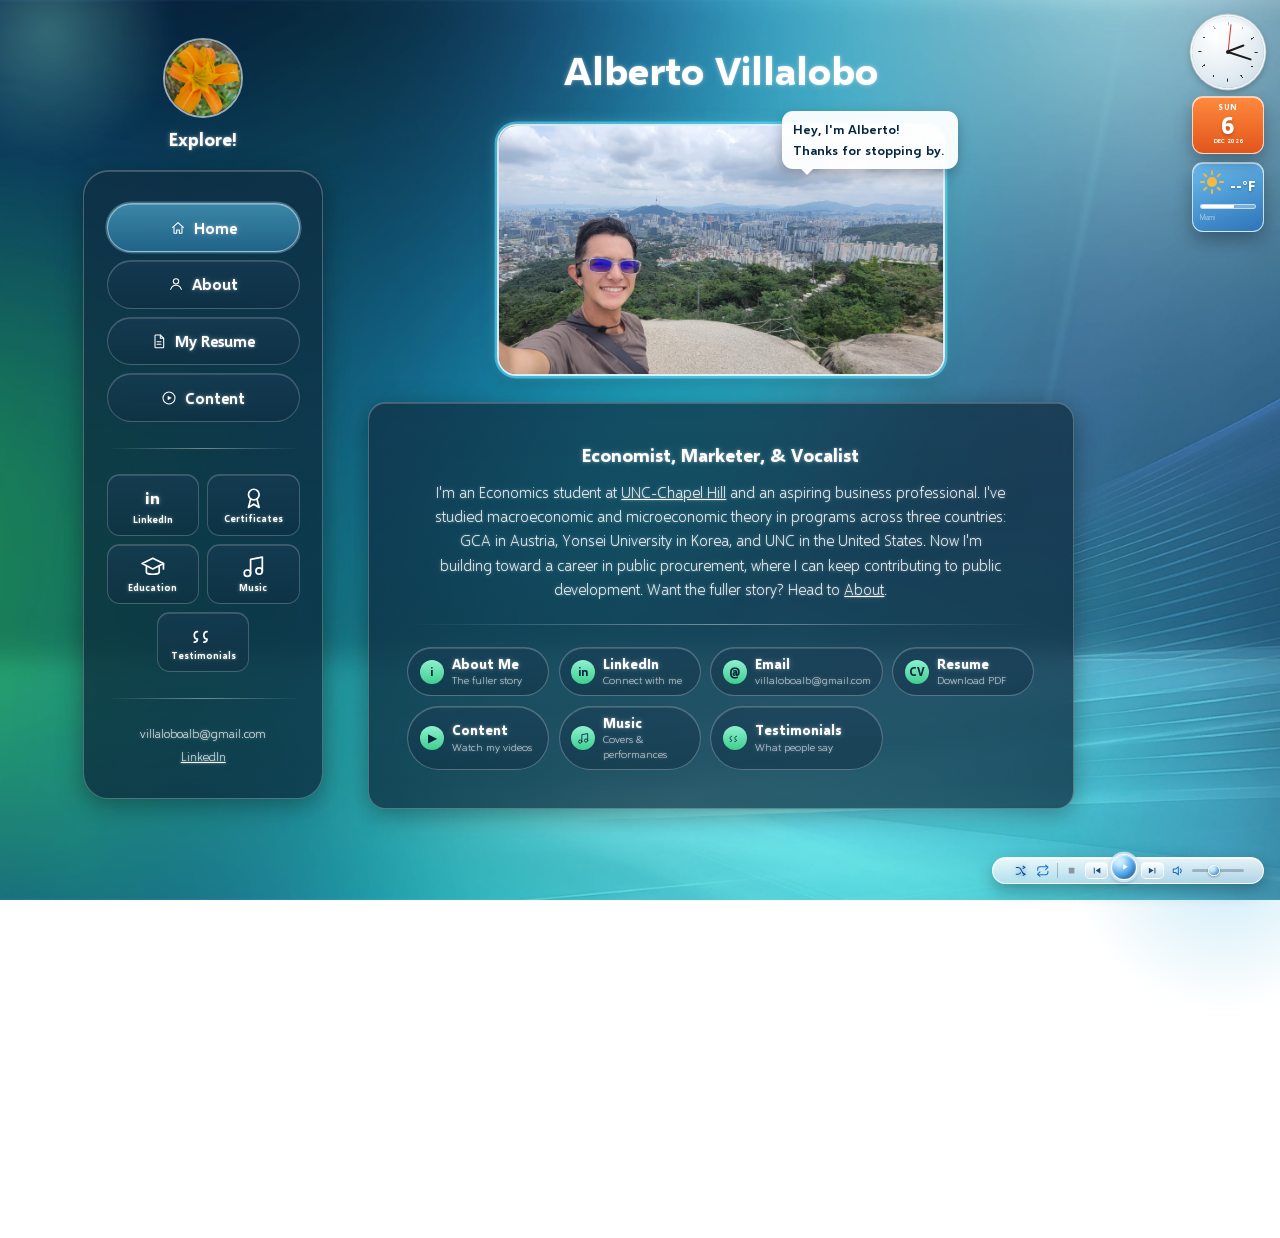
==== index.html @ b6aaa12c "Home tab title, rename resume PDF for its tab/filename, home Resume card opens PDF, update About int" ====
<!DOCTYPE html>
<html lang="en">
<head>
  <meta charset="UTF-8">
  <meta name="viewport" content="width=device-width, initial-scale=1.0">
  <title>Alberto Villalobo | Economist</title>
  <link rel="stylesheet" href="style.css">
</head>
<body>

  <div class="bg-orb top" aria-hidden="true"></div>
  <div class="bg-orb bottom" aria-hidden="true"></div>

  <div class="gadget-stack" aria-hidden="true">
    <div class="gadget-clock">
      <div class="ticks"></div>
      <div class="sheen"></div>
      <div class="hand clock-hour"></div>
      <div class="hand clock-min"></div>
      <div class="hand clock-sec"></div>
      <div class="clock-center"></div>
    </div>
    <div class="gadget-tile gadget-calendar">
      <span class="cal-day">--</span>
      <span class="cal-date">--</span>
      <span class="cal-month">--</span>
    </div>
    <div class="gadget-tile gadget-weather">
      <div class="weather-top">
        <span class="weather-icon"><svg viewBox="0 0 24 24" stroke="#f5b942" stroke-width="2" stroke-linecap="round" fill="none"><circle cx="12" cy="12" r="5" fill="#f5b942" stroke="none"/><line x1="12" y1="1" x2="12" y2="4"/><line x1="12" y1="20" x2="12" y2="23"/><line x1="1" y1="12" x2="4" y2="12"/><line x1="20" y1="12" x2="23" y2="12"/><line x1="4.2" y1="4.2" x2="6.3" y2="6.3"/><line x1="17.7" y1="17.7" x2="19.8" y2="19.8"/><line x1="4.2" y1="19.8" x2="6.3" y2="17.7"/><line x1="17.7" y1="6.3" x2="19.8" y2="4.2"/></svg></span>
        <span class="weather-temp">--&deg;</span>
      </div>
      <div class="weather-bar"><div class="weather-bar-fill"></div></div>
      <span class="weather-loc">Miami</span>
    </div>
  </div>

  <div class="media-player" aria-label="Music player">
    <div id="ytPlayerHost" style="position:fixed;left:-9999px;top:-9999px;width:1px;height:1px;overflow:hidden;opacity:0;pointer-events:none;"></div>
    <div class="mp-now-playing" id="mpNowPlaying"></div>
    <div class="mp-bar">
      <button class="mp-flat-icon" id="mpShuffleBtn" title="Shuffle">
        <svg viewBox="0 0 24 24" fill="none" stroke="currentColor" stroke-width="1.8" stroke-linecap="round" stroke-linejoin="round"><path d="M4 6h3.5c2 0 3 1 4 2.5L15.5 16c1 1.5 2 2.5 4 2.5"/><path d="M4 18h3.5c2 0 3-1 4-2.5"/><path d="M16 4l3.5 2-3.5 2"/><path d="M16 20l3.5-2-3.5-2"/></svg>
      </button>
      <button class="mp-flat-icon" id="mpRepeatBtn" title="Repeat">
        <svg viewBox="0 0 24 24" fill="none" stroke="currentColor" stroke-width="1.8" stroke-linecap="round" stroke-linejoin="round"><path d="M17 2l4 4-4 4"/><path d="M3 11V9a4 4 0 0 1 4-4h14"/><path d="M7 22l-4-4 4-4"/><path d="M21 13v2a4 4 0 0 1-4 4H3"/></svg>
      </button>
      <span class="mp-divider"></span>
      <button class="mp-stop-icon" id="mpStopBtn" title="Stop">
        <svg viewBox="0 0 24 24" fill="currentColor"><rect x="6" y="6" width="12" height="12" rx="1"/></svg>
      </button>
      <div class="mp-transport">
        <button class="mp-rect-btn" id="mpPrevBtn" title="Previous">
          <svg viewBox="0 0 24 24" fill="currentColor"><path d="M6 6h2v12H6zM20 6L10 12l10 6z"/></svg>
        </button>
        <button class="mp-play" id="mpPlayBtn" title="Play">
          <svg viewBox="0 0 24 24" fill="currentColor"><path d="M8 5v14l11-7z"/></svg>
        </button>
        <button class="mp-rect-btn" id="mpNextBtn" title="Next">
          <svg viewBox="0 0 24 24" fill="currentColor"><path d="M16 6h2v12h-2zM4 6l10 6-10 6z"/></svg>
        </button>
      </div>
      <button class="mp-flat-icon" id="mpMuteBtn" title="Mute">
        <svg viewBox="0 0 24 24" fill="none" stroke="currentColor" stroke-width="1.8" stroke-linecap="round" stroke-linejoin="round"><path d="M4 9v6h4l5 4V5L8 9H4z"/><path d="M16.5 8.5a5 5 0 0 1 0 7"/></svg>
      </button>
      <input type="range" class="mp-volume" id="mpVolume" min="0" max="100" value="40">
    </div>
  </div>

  <div class="page-shell">
  <div class="sidebar-col">
  <div class="sidebar-brand">
    <img class="sidebar-avatar" src="assets/photo-flower.jpg" alt="Alberto Villalobo">
    <span>Explore!</span>
  </div>

  <aside class="sidebar glass">
    <ul class="sidebar-nav">
      <li><a href="index.html" class="active"><svg viewBox="0 0 24 24" fill="none" stroke="currentColor" stroke-width="1.6" stroke-linecap="round" stroke-linejoin="round"><path d="M4 11 12 4l8 7"/><path d="M6 10v9a1 1 0 0 0 1 1h3v-5h4v5h3a1 1 0 0 0 1-1v-9"/></svg>Home</a></li>
      <li><a href="about.html"><svg viewBox="0 0 24 24" fill="none" stroke="currentColor" stroke-width="1.6" stroke-linecap="round" stroke-linejoin="round"><circle cx="12" cy="8" r="4"/><path d="M4 20c1.5-4 5-6 8-6s6.5 2 8 6"/></svg>About</a></li>
      <li><a href="Alberto_Villalobo_Resume.pdf"><svg viewBox="0 0 24 24" fill="none" stroke="currentColor" stroke-width="1.6" stroke-linecap="round" stroke-linejoin="round"><path d="M7 3h7l5 5v13a1 1 0 0 1-1 1H7a1 1 0 0 1-1-1V4a1 1 0 0 1 1-1Z"/><path d="M14 3v5h5"/><path d="M9 13h6M9 17h6"/></svg>My Resume</a></li>
      <li><a href="content.html"><svg viewBox="0 0 24 24" fill="none" stroke="currentColor" stroke-width="1.6" stroke-linecap="round" stroke-linejoin="round"><circle cx="12" cy="12" r="9"/><path d="M10 8.5v7l6-3.5-6-3.5Z" fill="currentColor" stroke="none"/></svg>Content</a></li>
    </ul>

    <div class="divider"></div>

    <div class="utility-grid">
      <a class="utility-tile" href="https://www.linkedin.com/in/villaloboalberto" target="_blank" title="LinkedIn">
        <span class="li-mark">in</span>
        <span class="tile-label">LinkedIn</span>
      </a>
      <a class="utility-tile" href="certificates.html" title="Certificates">
        <svg viewBox="0 0 24 24" fill="none" stroke="currentColor" stroke-width="1.6" stroke-linecap="round" stroke-linejoin="round"><circle cx="12" cy="9" r="5"/><path d="M9 13.5 7 21l5-3 5 3-2-7.5"/></svg>
        <span class="tile-label">Certificates</span>
      </a>
      <a class="utility-tile" href="education.html" title="Education">
        <svg viewBox="0 0 24 24" fill="none" stroke="currentColor" stroke-width="1.6" stroke-linecap="round" stroke-linejoin="round"><path d="M12 4 2 9l10 5 10-5-10-5Z"/><path d="M6 11.5V17c0 1 2.5 2 6 2s6-1 6-2v-5.5"/><path d="M22 9v5"/></svg>
        <span class="tile-label">Education</span>
      </a>
      <a class="utility-tile gallery-link" href="gallery.html" title="Gallery">
        <svg viewBox="0 0 24 24" fill="none" stroke="currentColor" stroke-width="1.6" stroke-linecap="round" stroke-linejoin="round"><rect x="3" y="4" width="18" height="16" rx="2"/><circle cx="8.5" cy="9.5" r="1.5"/><path d="M21 16l-5-5-4 4-3-3-6 6"/></svg>
        <span class="tile-label">Gallery</span>
      </a>
      <a class="utility-tile" href="music.html" title="Music">
        <svg viewBox="0 0 24 24" fill="none" stroke="currentColor" stroke-width="1.6" stroke-linecap="round" stroke-linejoin="round"><path d="M9 18V5l11-2v13"/><circle cx="6" cy="18" r="3"/><circle cx="17" cy="16" r="3"/></svg>
        <span class="tile-label">Music</span>
      </a>
      <a class="utility-tile" href="testimonials.html" title="Testimonials">
        <svg viewBox="0 0 24 24" fill="none" stroke="currentColor" stroke-width="1.6" stroke-linecap="round" stroke-linejoin="round"><path d="M7 8c-2 0-3 1.5-3 3.5S5 15 7 15c0 2-1 3-3 3"/><path d="M16 8c-2 0-3 1.5-3 3.5s1 3.5 3 3.5c0 2-1 3-3 3"/></svg>
        <span class="tile-label">Testimonials</span>
      </a>
    </div>

    <div class="divider"></div>

    <div class="sidebar-footer">
      <p>villaloboalb@gmail.com</p>
      <p><a href="https://www.linkedin.com/in/villaloboalberto" target="_blank">LinkedIn</a></p>
    </div>
  </aside>
  </div>

  <main class="main-content">
  <div class="wrapper">

    <header class="main-title">
      <h1>Alberto Villalobo</h1>
    </header>

    <div class="mascot-row">
      <figure class="mascot-image-container">
        <div class="speech-bubble-container">
          <div class="speech-bubble">Hey, I'm Alberto! Thanks for stopping by.</div>
        </div>
        <div class="photo-carousel">
          <img class="carousel-slide active" src="assets/photo-seoul-view.jpg" alt="Alberto overlooking Seoul">
          <img class="carousel-slide" src="assets/photo-palace.jpg" alt="Alberto at a palace in Seoul">
          <img class="carousel-slide" src="assets/photo-nightview.jpg" alt="Alberto overlooking Seoul at night">
          <img class="carousel-slide" src="assets/photo-amusementpark.jpg" alt="Alberto overlooking an amusement park">
          <img class="carousel-slide" src="assets/photo-yonsei.jpg" alt="Alberto at Yonsei University">
        </div>
      </figure>
    </div>

    <section class="panel glass main-box">
      <div class="main-text">
        <p><span class="welcome-span">Economist, Marketer, &amp; Vocalist</span></p>
        <p>
          I'm an Economics student at <a href="https://www.unc.edu" target="_blank">UNC-Chapel Hill</a> and an aspiring business professional. I've studied macroeconomic and microeconomic theory in programs across three countries: GCA in Austria, Yonsei University in Korea, and UNC in the United States. Now I'm building toward a career in public procurement, where I can keep contributing to public development. Want the fuller story? Head to <a href="about.html">About</a>.
        </p>
      </div>

      <div class="divider"></div>

      <nav class="link-grid">
        <a class="link-card" href="about.html">
          <span class="link-icon">i</span>
          <span class="link-text"><strong>About Me</strong><small>The fuller story</small></span>
        </a>
        <a class="link-card" href="https://www.linkedin.com/in/villaloboalberto" target="_blank">
          <span class="link-icon">in</span>
          <span class="link-text"><strong>LinkedIn</strong><small>Connect with me</small></span>
        </a>
        <a class="link-card" href="mailto:villaloboalb@gmail.com">
          <span class="link-icon">@</span>
          <span class="link-text"><strong>Email</strong><small>villaloboalb@gmail.com</small></span>
        </a>
        <a class="link-card" href="Alberto_Villalobo_Resume.pdf">
          <span class="link-icon">CV</span>
          <span class="link-text"><strong>Resume</strong><small>Download PDF</small></span>
        </a>
        <a class="link-card" href="content.html">
          <span class="link-icon">&#9654;</span>
          <span class="link-text"><strong>Content</strong><small>Watch my videos</small></span>
        </a>
        <a class="link-card gallery-link" href="gallery.html">
          <span class="link-icon">
            <svg viewBox="0 0 24 24" fill="none" stroke="currentColor" stroke-width="1.6" stroke-linecap="round" stroke-linejoin="round"><rect x="3" y="7" width="14" height="14" rx="2"/><path d="M7 7V5a2 2 0 0 1 2-2h10a2 2 0 0 1 2 2v10a2 2 0 0 1-2 2h-2"/><circle cx="8" cy="12" r="1.5"/><path d="M4 18l3-3 2.5 2.5L13 14l4 4"/></svg>
          </span>
          <span class="link-text"><strong>Gallery</strong><small>Photos from Miami, UNC & Korea</small></span>
        </a>
        <a class="link-card" href="music.html">
          <span class="link-icon">
            <svg viewBox="0 0 24 24" fill="none" stroke="currentColor" stroke-width="1.6" stroke-linecap="round" stroke-linejoin="round"><path d="M9 18V5l11-2v13"/><circle cx="6" cy="18" r="3"/><circle cx="17" cy="16" r="3"/></svg>
          </span>
          <span class="link-text"><strong>Music</strong><small>Covers & performances</small></span>
        </a>
        <a class="link-card" href="testimonials.html">
          <span class="link-icon">
            <svg viewBox="0 0 24 24" fill="none" stroke="currentColor" stroke-width="1.6" stroke-linecap="round" stroke-linejoin="round"><path d="M7 8c-2 0-3 1.5-3 3.5S5 15 7 15c0 2-1 3-3 3"/><path d="M16 8c-2 0-3 1.5-3 3.5s1 3.5 3 3.5c0 2-1 3-3 3"/></svg>
          </span>
          <span class="link-text"><strong>Testimonials</strong><small>What people say</small></span>
        </a>
      </nav>
    </section>

  </div>
  </main>
  </div>

  <script>
    document.querySelectorAll('.photo-carousel, .journey-carousel').forEach((carousel, i) => {
      const slides = carousel.querySelectorAll('.carousel-slide');
      if (!slides.length) return;
      let current = 0;
      setInterval(() => {
        slides[current].classList.remove('active');
        current = (current + 1) % slides.length;
        slides[current].classList.add('active');
      }, 4000 + i * 300);
    });
  </script>

  <script>
    function updateGadgets() {
      const now = new Date();
      const est = new Date(now.toLocaleString('en-US', { timeZone: 'America/New_York' }));
      const h = est.getHours() % 12;
      const m = est.getMinutes();
      const s = est.getSeconds();
      const hourDeg = (h + m / 60) * 30;
      const minDeg = (m + s / 60) * 6;
      const secDeg = s * 6;
      document.querySelectorAll('.clock-hour').forEach(el => el.style.transform = `translateX(-50%) rotate(${hourDeg}deg)`);
      document.querySelectorAll('.clock-min').forEach(el => el.style.transform = `translateX(-50%) rotate(${minDeg}deg)`);
      document.querySelectorAll('.clock-sec').forEach(el => el.style.transform = `translateX(-50%) rotate(${secDeg}deg)`);
      const dayName = est.toLocaleString('en-US', { weekday: 'short' }).toUpperCase();
      const monthYear = est.toLocaleString('en-US', { month: 'short', year: 'numeric' });
      document.querySelectorAll('.cal-day').forEach(el => el.textContent = dayName);
      document.querySelectorAll('.cal-date').forEach(el => el.textContent = est.getDate());
      document.querySelectorAll('.cal-month').forEach(el => el.textContent = monthYear);
    }
    updateGadgets();
    setInterval(updateGadgets, 1000);

    async function updateWeather() {
      try {
        const res = await fetch('https://api.open-meteo.com/v1/forecast?latitude=25.7617&longitude=-80.1918&current=temperature_2m&temperature_unit=fahrenheit&timezone=America%2FNew_York');
        const data = await res.json();
        const temp = Math.round(data.current.temperature_2m);
        document.querySelectorAll('.weather-temp').forEach(el => el.textContent = temp + '°F');
      } catch (e) {
        document.querySelectorAll('.weather-temp').forEach(el => el.textContent = '--°F');
      }
    }
    updateWeather();
    setInterval(updateWeather, 900000);
  </script>

  <script src="assets/js/media-player.js"></script>
  <script src="assets/js/mobile-nav.js"></script>

</body>
</html>
---- style.css ----
/* ===== Fonts ===== */
@font-face {
  font-family: 'Selawik';
  src: url('assets/fonts/selawik-light.woff2') format('woff2'),
       url('assets/fonts/selawik-light.woff') format('woff');
  font-weight: 300;
  font-style: normal;
  font-display: swap;
}

@font-face {
  font-family: 'Selawik';
  src: url('assets/fonts/selawik-regular.woff2') format('woff2'),
       url('assets/fonts/selawik-regular.woff') format('woff');
  font-weight: 400;
  font-style: normal;
  font-display: swap;
}

@font-face {
  font-family: 'Selawik';
  src: url('assets/fonts/selawik-semibold.woff2') format('woff2'),
       url('assets/fonts/selawik-semibold.woff') format('woff');
  font-weight: 600;
  font-style: normal;
  font-display: swap;
}

@font-face {
  font-family: 'Selawik';
  src: url('assets/fonts/selawik-bold.woff2') format('woff2'),
       url('assets/fonts/selawik-bold.woff') format('woff');
  font-weight: 700;
  font-style: normal;
  font-display: swap;
}

/* ===== Base ===== */
* { box-sizing: border-box; margin: 0; padding: 0; }

html {
  font-size: 19px;
  /* Render the whole site at 80% scale (same effect as browser zoom-out) */
  zoom: 0.8;
}

html, body {
  min-height: 100%;
}

body {
  font-family: 'Selawik', 'Corbel', 'Segoe UI', 'Poppins', Arial, sans-serif;
  font-weight: 300;
  line-height: 1.6;
  color: #ffffff;
  text-shadow: 0 0 3px rgba(255,255,255,0.45), 0 0 8px rgba(255,255,255,0.25);
  background-image: url('assets/bg.jpg');
  background-size: cover;
  background-position: center;
  background-attachment: fixed;
  background-repeat: no-repeat;
}

.wrapper {
  max-width: 1080px;
  margin: 0 auto;
  padding: 0 24px 150px;
}

a { color: inherit; }

/* ===== Glass panel base ===== */
.glass {
  background: linear-gradient(180deg, rgba(15,45,65,0.72) 0%, rgba(8,30,50,0.68) 100%);
  backdrop-filter: blur(14px);
  -webkit-backdrop-filter: blur(14px);
  border: 1px solid rgba(255,255,255,0.25);
  border-radius: 22px;
  box-shadow:
    0 8px 32px rgba(0,0,0,0.35),
    inset 0 1px 0 rgba(255,255,255,0.25);
}

/* ===== Page shell (floating sidebar + panel group) ===== */
.bg-orb {
  position: fixed;
  border-radius: 50%;
  filter: blur(10px);
  pointer-events: none;
  z-index: 0;
}

.bg-orb.top {
  top: -120px;
  left: -100px;
  width: 320px;
  height: 320px;
  background: radial-gradient(circle, rgba(140,240,210,0.35), transparent 70%);
}

.bg-orb.bottom {
  bottom: -140px;
  right: -120px;
  width: 380px;
  height: 380px;
  background: radial-gradient(circle, rgba(90,190,230,0.3), transparent 70%);
}

.page-shell {
  position: relative;
  z-index: 1;
  display: flex;
  align-items: flex-start;
  gap: 32px;
  max-width: 1440px;
  margin: 48px auto;
  padding: 0 24px;
}

.sidebar-col {
  flex: 0 0 300px;
  width: 300px;
  position: sticky;
  top: 48px;
  display: flex;
  flex-direction: column;
  gap: 20px;
}

.sidebar {
  display: flex;
  flex-direction: column;
  gap: 32px;
  padding: 40px 28px;
  border-radius: 32px;
}

.sidebar-brand {
  display: flex;
  flex-direction: column;
  align-items: center;
  gap: 10px;
  text-align: center;
}

.sidebar-avatar {
  width: 100px;
  height: 100px;
  border-radius: 50%;
  object-fit: cover;
  border: 3px solid rgba(255,255,255,0.6);
}

.sidebar-brand span {
  font-weight: 700;
  font-size: 1.15rem;
}

.sidebar-nav {
  list-style: none;
  display: flex;
  flex-direction: column;
  gap: 10px;
}

.sidebar-nav a {
  display: flex;
  align-items: center;
  justify-content: center;
  gap: 10px;
  width: 100%;
  text-decoration: none;
  color: #ffffff;
  font-weight: 600;
  font-size: 1rem;
  padding: 14px 22px;
  border-radius: 999px;
  background: linear-gradient(180deg, rgba(25,60,85,0.6) 0%, rgba(15,45,65,0.5) 100%);
  border: 1px solid rgba(255,255,255,0.2);
  box-shadow: inset 0 1px 0 rgba(255,255,255,0.2);
}

.sidebar-nav a svg {
  width: 20px;
  height: 20px;
  flex: 0 0 auto;
}

.sidebar-nav a:hover {
  background: linear-gradient(180deg, rgba(35,75,100,0.7) 0%, rgba(20,55,80,0.6) 100%);
}

.sidebar-nav a.active {
  background: linear-gradient(180deg, rgba(90,190,230,0.6) 0%, rgba(50,140,190,0.55) 100%);
  border-color: rgba(255,255,255,0.5);
  box-shadow: inset 0 1px 0 rgba(255,255,255,0.35), 0 0 0 2px rgba(140,220,255,0.35);
}

.sidebar .divider {
  margin: 0;
}

/* Flex-wrap (not grid) so an odd tile left over on the last row is centered */
.utility-grid {
  --tile-cols: 2;
  --tile-gap: 10px;
  display: flex;
  flex-wrap: wrap;
  justify-content: center;
  gap: var(--tile-gap);
}

.utility-tile {
  flex: 0 0 calc((100% - (var(--tile-cols) - 1) * var(--tile-gap)) / var(--tile-cols));
  display: flex;
  flex-direction: column;
  align-items: center;
  justify-content: center;
  gap: 4px;
  padding: 12px 6px;
  border-radius: 16px;
  background: linear-gradient(180deg, rgba(25,60,85,0.6) 0%, rgba(15,45,65,0.5) 100%);
  border: 1px solid rgba(255,255,255,0.2);
  box-shadow: inset 0 1px 0 rgba(255,255,255,0.2);
  color: #ffffff;
  text-decoration: none;
}

.utility-tile .tile-label {
  font-size: 0.62rem;
  font-weight: 600;
  text-align: center;
  line-height: 1.1;
}

.utility-tile:hover {
  background: linear-gradient(180deg, rgba(35,75,100,0.7) 0%, rgba(20,55,80,0.6) 100%);
}

.utility-tile.active {
  background: linear-gradient(180deg, rgba(90,190,230,0.6) 0%, rgba(50,140,190,0.55) 100%);
  border-color: rgba(255,255,255,0.5);
  box-shadow: inset 0 1px 0 rgba(255,255,255,0.35), 0 0 0 2px rgba(140,220,255,0.35);
}

.utility-tile svg {
  width: 32px;
  height: 32px;
}

.utility-tile .li-mark {
  font-weight: 700;
  font-size: 1.1rem;
}

.sidebar-footer {
  margin-top: auto;
  text-align: center;
  font-size: 0.8rem;
  display: flex;
  flex-direction: column;
  gap: 4px;
}

.main-content {
  flex: 1;
  min-width: 0;
}

@media (min-width: 901px) {
  .main-content {
    padding-right: 130px;
  }
}

/* ===== Narrow screens: sidebar collapses into a compact nav above the content ===== */
@media (max-width: 900px) {
  .page-shell {
    flex-direction: column;
    /* stretch so the content column matches the screen width instead of its widest child */
    align-items: stretch;
    margin: 20px auto;
    padding: 0 16px;
    gap: 16px;
  }

  .sidebar-col {
    width: 100%;
    max-width: 560px;
    flex: 0 0 auto;
    position: static;
    align-self: center;
    gap: 12px;
  }

  .sidebar-brand {
    flex-direction: row;
    justify-content: center;
    gap: 14px;
  }

  .sidebar-avatar {
    width: 56px;
    height: 56px;
  }

  .sidebar {
    padding: 16px;
    gap: 12px;
    border-radius: 24px;
  }

  .sidebar .divider,
  .sidebar-footer {
    display: none;
  }

  /* Main pages: 2x2 pills */
  .sidebar-nav {
    display: grid;
    grid-template-columns: repeat(2, 1fr);
    gap: 8px;
  }

  .sidebar-nav a {
    padding: 10px 12px;
    font-size: 0.9rem;
    gap: 8px;
  }

  .sidebar-nav a svg {
    width: 18px;
    height: 18px;
  }

  /* Secondary pages: small 3-column tiles */
  .utility-grid {
    --tile-cols: 3;
    --tile-gap: 8px;
  }

  .utility-tile {
    padding: 8px 4px;
    border-radius: 12px;
  }

  .utility-tile svg {
    width: 22px;
    height: 22px;
  }

  .utility-tile .li-mark {
    font-size: 0.9rem;
    line-height: 22px;
  }

  .utility-tile .tile-label {
    font-size: 0.58rem;
  }

  .wrapper {
    padding-bottom: 24px;
  }
}

/* ===== Gallery (temporarily disabled) =====
   Hides every link to gallery.html site-wide. gallery.html and assets/gallery/
   are untouched. To relaunch the gallery, delete this rule. */
.gallery-link {
  display: none !important;
}

/* ===== Hero ===== */
.hero {
  padding: 56px 40px 40px;
  margin: 24px 0;
  text-align: center;
  display: flex;
  flex-direction: column;
  align-items: center;
  gap: 28px;
}

.hero h1 {
  font-size: 3rem;
  margin-bottom: 12px;
  color: #ffffff;
}

.hero p {
  font-size: 1.25rem;
  color: #ffffff;
  max-width: 680px;
  margin: 0 auto;
}

/* ===== CTA buttons (solid, hard shadow) ===== */
.cta-btn {
  display: inline-block;
  margin-top: 18px;
  padding: 12px 26px;
  border-radius: 999px;
  text-decoration: none;
  font-weight: 700;
  color: #06263f;
  text-shadow: none;
  background: linear-gradient(180deg, #8ff0d0 0%, #3ecf8e 100%);
  border: 1px solid rgba(6,38,63,0.15);
  box-shadow: 3px 3px 0 rgba(6,38,63,0.35);
}

.cta-btn:hover {
  background: linear-gradient(180deg, #9ff7db 0%, #4bdf9d 100%);
}

/* ===== Bubble (glass panel behind hero text) ===== */
.bubble {
  padding: 36px 48px;
  border-radius: 44px;
}

/* ===== Stacked layout (photo on top, single-column text below) ===== */
.stack {
  display: flex;
  flex-direction: column;
  align-items: center;
  text-align: center;
  gap: 20px;
}

.hero .hero-text {
  max-width: 480px;
  margin: 0 auto;
}

.panel .stack {
  margin-top: 4px;
}

.panel .stack .hero-text {
  max-width: 560px;
}

.photo-placeholder {
  flex: 0 0 auto;
  display: flex;
  align-items: center;
  justify-content: center;
  background: linear-gradient(180deg, rgba(25,60,85,0.5) 0%, rgba(10,35,55,0.45) 100%);
  border: 2px dashed rgba(255,255,255,0.35);
  font-size: 0.85rem;
  font-weight: 600;
}

.photo-placeholder.circle {
  width: 220px;
  height: 220px;
  border-radius: 50%;
}

.photo-placeholder.square {
  width: 240px;
  height: 240px;
  border-radius: 24px;
}

img.photo-placeholder {
  object-fit: cover;
  border: 3px solid rgba(255,255,255,0.85);
  box-shadow:
    0 0 0 3px rgba(90,220,255,0.6),
    0 0 16px rgba(90,220,255,0.55),
    0 6px 20px rgba(0,0,0,0.35);
}

/* ===== About page (portrait carousel + text columns) ===== */
.about-columns {
  display: flex;
  flex-wrap: wrap;
  align-items: flex-start;
  gap: 40px;
}

.about-text {
  flex: 1;
  min-width: 0;
  text-align: left;
}

.about-text .greeting {
  font-size: 1.4rem;
  font-weight: 700;
  margin-bottom: 12px;
}

.about-text p {
  margin-bottom: 4px;
  line-height: 1.45;
}

.photo-carousel.portrait {
  width: 300px;
  aspect-ratio: 3 / 4;
  flex: 0 0 auto;
}

@media (max-width: 700px) {
  .about-columns {
    flex-direction: column;
    align-items: center;
  }

  .about-text {
    text-align: center;
  }
}

/* ===== Gadget stack (clock / calendar / weather, top-right) ===== */
.gadget-stack {
  position: fixed;
  top: 20px;
  right: 20px;
  z-index: 5;
  display: flex;
  flex-direction: column;
  align-items: center;
  gap: 10px;
}

.gadget-tile {
  width: 90px;
  border-radius: 14px;
  padding: 9px;
  background: rgba(215,230,242,0.7);
  border: 1px solid rgba(255,255,255,0.7);
  box-shadow:
    0 10px 22px rgba(0,0,0,0.3),
    inset 0 1px 0 rgba(255,255,255,0.85);
}

.gadget-clock {
  position: relative;
  width: 90px;
  height: 90px;
  border-radius: 50%;
  background: radial-gradient(circle at 35% 30%, #ffffff, #e4edf3 55%, #c7d6e0 100%);
  box-shadow:
    0 0 0 2px #f4f7fa,
    0 0 0 3px #b9c4cc,
    0 4px 10px rgba(0,0,0,0.35);
}

.gadget-clock .ticks {
  position: absolute;
  inset: 6px;
  border-radius: 50%;
  background: repeating-conic-gradient(from 0deg, #2a2a2a 0deg 2deg, transparent 2deg 30deg);
  -webkit-mask-image: radial-gradient(circle, transparent 60%, black 61%, black 67%, transparent 68%);
  mask-image: radial-gradient(circle, transparent 60%, black 61%, black 67%, transparent 68%);
}

.gadget-clock .sheen {
  position: absolute;
  top: 8%;
  left: 15%;
  width: 70%;
  height: 32%;
  background: linear-gradient(180deg, rgba(255,255,255,0.85), rgba(255,255,255,0));
  border-radius: 50%;
  filter: blur(2px);
  pointer-events: none;
}

.gadget-clock .hand {
  position: absolute;
  left: 50%;
  bottom: 50%;
  transform-origin: bottom center;
  background: #1a1a1a;
  border-radius: 2px;
}

.gadget-clock .clock-hour {
  width: 3px;
  height: 22px;
}

.gadget-clock .clock-min {
  width: 2px;
  height: 31px;
}

.gadget-clock .clock-sec {
  width: 1px;
  height: 35px;
  background: #d5322c;
}

.gadget-clock .clock-center {
  position: absolute;
  left: 50%;
  top: 50%;
  width: 5px;
  height: 5px;
  border-radius: 50%;
  background: #1a1a1a;
  transform: translate(-50%, -50%);
}

.gadget-calendar {
  padding-top: 9px;
  text-align: center;
  background: linear-gradient(180deg, #ff8a3d 0%, #e2551c 100%);
  position: relative;
}

.gadget-calendar .cal-day {
  display: block;
  color: #fff;
  font-size: 0.5rem;
  font-weight: 700;
  letter-spacing: 0.06em;
  line-height: 1;
  text-shadow: none;
}

.gadget-calendar .cal-date {
  display: block;
  color: #fff;
  font-size: 1.6rem;
  font-weight: 700;
  line-height: 1;
  padding: 1px 0;
  text-shadow: 0 2px 4px rgba(0,0,0,0.2);
}

.gadget-calendar .cal-month {
  display: block;
  color: #fff;
  font-size: 0.42rem;
  font-weight: 700;
  padding-bottom: 2px;
  text-transform: uppercase;
  opacity: 0.9;
  line-height: 1;
  text-shadow: none;
}

.gadget-weather {
  background: linear-gradient(160deg, #6cbdf0 0%, #2d74b8 100%);
}

.weather-top {
  display: flex;
  align-items: center;
  justify-content: space-between;
  gap: 6px;
}

.gadget-weather svg {
  width: 30px;
  height: 30px;
  flex: 0 0 auto;
}

.gadget-weather .weather-temp {
  color: #ffffff;
  font-weight: 700;
  font-size: 0.95rem;
  text-shadow: 0 1px 3px rgba(0,0,0,0.3);
}

.weather-bar {
  margin-top: 5px;
  height: 6px;
  border-radius: 3px;
  background: rgba(255,255,255,0.3);
  border: 1px solid rgba(255,255,255,0.55);
  overflow: hidden;
}

.weather-bar-fill {
  height: 100%;
  width: 62%;
  background: #ffffff;
}

.gadget-weather .weather-loc {
  display: block;
  margin-top: 4px;
  color: #ffffff;
  font-size: 0.46rem;
  opacity: 0.85;
  text-shadow: none;
}

@media (max-width: 900px) {
  .gadget-stack {
    display: none;
  }
}

/* ===== Media player (bottom-right, site-wide) ===== */
.media-player {
  position: fixed;
  bottom: 20px;
  right: 20px;
  z-index: 6;
  display: flex;
  flex-direction: column;
  align-items: center;
  gap: 20px;
  width: 340px;
}

.mp-now-playing {
  width: 100%;
  font-size: 0.62rem;
  font-weight: 600;
  color: #ffffff;
  text-align: center;
  white-space: normal;
  overflow: visible;
  line-height: 1.3;
}

.mp-bar {
  display: flex;
  flex-wrap: nowrap;
  align-items: center;
  justify-content: center;
  gap: 8px;
  width: 100%;
  height: 34px;
  padding: 0 16px;
  border-radius: 999px;
  background: linear-gradient(180deg, rgba(255,255,255,0.88) 0%, rgba(205,228,245,0.78) 100%);
  border: 1px solid rgba(255,255,255,0.85);
  box-shadow: 0 8px 20px rgba(0,0,0,0.28), inset 0 1px 0 rgba(255,255,255,0.9);
  overflow: visible;
}

.mp-flat-icon {
  flex: 0 0 auto;
  display: flex;
  align-items: center;
  justify-content: center;
  width: 20px;
  height: 20px;
  background: none;
  border: none;
  color: #1a6fc4;
  cursor: pointer;
}

.mp-flat-icon.mp-active {
  color: #0a4a8f;
}

.mp-flat-icon.mp-active svg {
  filter: drop-shadow(0 0 3px rgba(26,111,196,0.7));
}

.mp-flat-icon svg {
  width: 17px;
  height: 17px;
}

.mp-stop-icon {
  flex: 0 0 auto;
  display: flex;
  align-items: center;
  justify-content: center;
  width: 18px;
  height: 18px;
  background: none;
  border: none;
  color: #8a97a3;
  cursor: pointer;
}

.mp-stop-icon svg {
  width: 14px;
  height: 14px;
}

.mp-divider {
  flex: 0 0 auto;
  width: 1px;
  height: 18px;
  background: rgba(6,38,63,0.25);
}

.mp-transport {
  display: flex;
  align-items: center;
  gap: 6px;
}

.mp-rect-btn {
  flex: 0 0 auto;
  width: 28px;
  height: 22px;
  border-radius: 6px;
  display: flex;
  align-items: center;
  justify-content: center;
  border: 1px solid rgba(255,255,255,0.75);
  background: linear-gradient(180deg, rgba(255,255,255,0.9) 0%, rgba(200,220,235,0.65) 100%);
  color: #1a4a6e;
  cursor: pointer;
}

.mp-rect-btn:hover {
  background: linear-gradient(180deg, #ffffff 0%, rgba(210,230,245,0.85) 100%);
}

.mp-rect-btn svg {
  width: 14px;
  height: 14px;
}

.mp-play {
  flex: 0 0 auto;
  width: 30px;
  height: 30px;
  margin-top: -8px;
  border-radius: 50%;
  display: flex;
  align-items: center;
  justify-content: center;
  border: none;
  background: radial-gradient(circle at 30% 25%, #d6f0ff 0%, #bfe6ff 18%, #4fa6e8 55%, #123a5e 100%);
  box-shadow:
    0 0 0 1.5px rgba(255,255,255,0.85),
    0 0 0 4px rgba(214,232,247,0.85),
    0 3px 8px rgba(0,0,0,0.35),
    inset 0 1px 2px rgba(255,255,255,0.9);
  color: #ffffff;
  cursor: pointer;
}

.mp-play svg {
  width: 12px;
  height: 12px;
}

.mp-volume {
  -webkit-appearance: none;
  appearance: none;
  width: 64px;
  height: 4px;
  background: rgba(6,38,63,0.25);
  border-radius: 2px;
  outline: none;
}

.mp-volume::-webkit-slider-thumb {
  -webkit-appearance: none;
  width: 14px;
  height: 14px;
  border-radius: 50%;
  background: radial-gradient(circle at 30% 25%, #d6f0ff 0%, #bfe6ff 30%, #1665b0 100%);
  border: 1px solid #ffffff;
  box-shadow: 0 1px 3px rgba(0,0,0,0.35);
  cursor: pointer;
}

.mp-volume::-moz-range-thumb {
  width: 14px;
  height: 14px;
  border-radius: 50%;
  background: radial-gradient(circle at 30% 25%, #d6f0ff 0%, #bfe6ff 30%, #1665b0 100%);
  border: 1px solid #ffffff;
  box-shadow: 0 1px 3px rgba(0,0,0,0.35);
  cursor: pointer;
}

/* Hidden on narrow screens (must come after the base .media-player rule to win) */
@media (max-width: 900px) {
  .media-player {
    display: none;
  }
}

/* ===== Journey (chronological story with marginal carousels) ===== */
.journey {
  display: flex;
  flex-direction: column;
  gap: 36px;
  text-align: left;
}

.journey-row {
  display: flex;
  flex-wrap: wrap;
  align-items: center;
  gap: 28px;
}

.journey-row.reverse {
  flex-direction: row-reverse;
}

.journey-row.center {
  flex-direction: column;
  align-items: stretch;
  text-align: center;
}

.journey-row.center .journey-text {
  text-align: center;
}

.journey-carousel {
  position: relative;
  overflow: hidden;
  border-radius: 18px;
  flex: 0 0 auto;
  border: 3px solid rgba(255,255,255,0.85);
  box-shadow:
    0 0 0 3px rgba(90,220,255,0.6),
    0 0 16px rgba(90,220,255,0.55),
    0 6px 20px rgba(0,0,0,0.35);
}

.journey-carousel.landscape {
  width: 220px;
  aspect-ratio: 16 / 9;
}

.journey-carousel.portrait {
  width: 150px;
  aspect-ratio: 3 / 4;
}

.journey-carousel.wide {
  width: 100%;
  aspect-ratio: 16 / 7;
}

.journey-text {
  flex: 1;
  min-width: 0;
}

.journey-text p {
  margin: 0;
  line-height: 1.5;
}

@media (max-width: 700px) {
  .journey-row,
  .journey-row.reverse {
    flex-direction: column;
  }

  .journey-text {
    text-align: center;
  }
}

/* ===== Photo carousel (About section) ===== */
.photo-carousel {
  position: relative;
  overflow: hidden;
  width: 560px;
  max-width: 100%;
  aspect-ratio: 16 / 9;
  border-radius: 24px;
  flex: 0 0 auto;
  border: 3px solid rgba(255,255,255,0.85);
  box-shadow:
    0 0 0 3px rgba(90,220,255,0.6),
    0 0 16px rgba(90,220,255,0.55),
    0 6px 20px rgba(0,0,0,0.35);
}

.carousel-slide {
  position: absolute;
  inset: 0;
  width: 100%;
  height: 100%;
  object-fit: cover;
  opacity: 0;
  transition: opacity 1.2s ease;
}

.carousel-slide.active {
  opacity: 1;
}

/* ===== Sections ===== */
section.panel {
  padding: 48px;
  margin: 0 0 28px;
}

section.panel h2 {
  font-size: 1.7rem;
  margin-bottom: 20px;
  color: #ffffff;
}

section.panel p {
  margin-bottom: 12px;
}

/* ===== Main box (title / mascot+text / link-grid) ===== */
.main-title {
  text-align: center;
  margin-bottom: 28px;
}

.main-title h1 {
  font-size: 2.6rem;
}

.main-title p {
  margin-top: 8px;
  font-size: 1.05rem;
  opacity: 0.9;
}

.divider {
  height: 1px;
  margin: 28px 0;
  background: linear-gradient(90deg, transparent, rgba(255,255,255,0.4), transparent);
}

.main-text {
  max-width: 720px;
  margin: 0 auto;
  text-align: center;
}

.main-text p {
  margin-bottom: 4px;
}

.welcome-span {
  font-weight: 700;
  font-size: 1.2rem;
}

.mascot-row {
  display: flex;
  justify-content: center;
  margin: 0 0 32px;
}

.mascot-image-container {
  position: relative;
  display: inline-block;
  /* Let the 560px carousel shrink on narrow screens instead of overflowing */
  min-width: 0;
  max-width: 100%;
}

.speech-bubble-container {
  position: absolute;
  top: -16px;
  right: -16px;
  max-width: 220px;
  z-index: 2;
}

.speech-bubble {
  background: rgba(255,255,255,0.95);
  color: #06263f;
  text-shadow: none;
  font-size: 0.85rem;
  font-weight: 600;
  padding: 10px 14px;
  border-radius: 14px;
  box-shadow: 0 6px 16px rgba(0,0,0,0.25);
  position: relative;
}

.speech-bubble:after {
  content: "";
  position: absolute;
  left: 24px;
  bottom: -8px;
  border-width: 8px 8px 0 8px;
  border-style: solid;
  border-color: rgba(255,255,255,0.95) transparent transparent transparent;
}

@media (max-width: 700px) {
  .speech-bubble-container {
    position: static;
    max-width: none;
    margin-bottom: 10px;
  }

  .speech-bubble:after {
    display: none;
  }

  .mascot-row {
    flex-direction: column;
    align-items: center;
  }
}

/* ===== Dictionary-style definition block ===== */
.dictionary-entry {
  text-align: left;
}

.word-row {
  display: flex;
  align-items: baseline;
  gap: 12px;
  flex-wrap: wrap;
}

.word-row .word {
  font-size: 1.6rem;
  font-weight: 700;
  font-style: italic;
}

.word-row .pos {
  font-size: 0.85rem;
  font-style: italic;
  opacity: 0.8;
}

.pronunciation {
  font-size: 0.9rem;
  font-style: italic;
  opacity: 0.85;
  margin: 6px 0 16px;
}

.definition-list {
  margin: 0 0 16px 20px;
}

.definition-list li {
  margin-bottom: 8px;
}

.examples {
  margin: 8px 0 0 20px;
  font-style: italic;
  opacity: 0.85;
  font-size: 0.92rem;
}

.examples li {
  margin-bottom: 4px;
}

.dictionary-note {
  border-top: 1px solid rgba(255,255,255,0.25);
  padding-top: 16px;
  margin-top: 4px;
  font-size: 0.95rem;
}

/* ===== Resume page ===== */
.resume-content {
  text-align: left;
}

.resume-header {
  display: flex;
  justify-content: space-between;
  align-items: center;
  flex-wrap: wrap;
  gap: 16px;
  margin-bottom: 8px;
}

.resume-header h2 {
  font-size: 1.4rem;
}

.resume-header p {
  font-size: 0.9rem;
  opacity: 0.9;
}

.resume-section {
  margin-top: 28px;
}

.resume-content > .resume-section:first-child {
  margin-top: 0;
}

.resume-section h3 {
  font-size: 1.05rem;
  text-transform: uppercase;
  letter-spacing: 0.04em;
  padding-bottom: 8px;
  margin-bottom: 14px;
  border-bottom: 1px solid rgba(255,255,255,0.3);
}

.resume-entry {
  margin-bottom: 16px;
}

.resume-entry-row {
  display: flex;
  justify-content: space-between;
  align-items: baseline;
  flex-wrap: wrap;
  gap: 8px;
}

.resume-entry-row .date {
  font-size: 0.85rem;
  font-style: italic;
  opacity: 0.85;
}

.resume-entry .org {
  font-style: italic;
  font-size: 0.9rem;
  opacity: 0.9;
  margin-bottom: 6px;
}

.resume-entry ul {
  margin: 0;
  padding-left: 20px;
}

.resume-entry ul li {
  margin-bottom: 4px;
  font-size: 0.92rem;
}

.awards-list {
  padding-left: 20px;
}

.awards-list li {
  margin-bottom: 6px;
}

.skills-list p {
  margin-bottom: 8px;
}

.testimonial {
  margin-bottom: 24px;
  padding-bottom: 20px;
  border-bottom: 1px solid rgba(255,255,255,0.15);
}

.testimonial:last-child {
  border-bottom: none;
  margin-bottom: 0;
  padding-bottom: 0;
}

.testimonial .quote {
  margin-top: 8px;
  font-style: italic;
  line-height: 1.65;
}

.download-btn {
  display: inline-block;
  padding: 12px 26px;
  border-radius: 999px;
  text-decoration: none;
  font-weight: 700;
  color: #06263f;
  text-shadow: none;
  background: linear-gradient(180deg, rgba(255,255,255,0.85) 0%, rgba(130,215,220,0.55) 100%);
  border: 1px solid rgba(255,255,255,0.8);
  box-shadow:
    0 6px 16px rgba(10,60,90,0.25),
    inset 0 1px 0 rgba(255,255,255,0.9);
}

.download-btn:hover {
  background: linear-gradient(180deg, rgba(255,255,255,0.95) 0%, rgba(110,205,215,0.65) 100%);
}

/* ===== Content page: category filters ===== */
.filters {
  display: flex;
  gap: 10px;
  margin-bottom: 24px;
  flex-wrap: wrap;
}

.filter-btn {
  padding: 8px 18px;
  border-radius: 999px;
  border: 1px solid rgba(255,255,255,0.7);
  background: linear-gradient(180deg, rgba(255,255,255,0.6) 0%, rgba(170,220,240,0.35) 100%);
  cursor: pointer;
  font-size: 0.9rem;
  font-weight: 600;
  color: #0a2540;
  text-shadow: none;
  box-shadow: inset 0 1px 0 rgba(255,255,255,0.8);
}

.filter-btn.active {
  background: linear-gradient(180deg, rgba(120,225,235,0.9) 0%, rgba(60,170,200,0.85) 100%);
  color: #06263f;
  border-color: rgba(255,255,255,0.9);
}

/* ===== Content grid ===== */
.grid {
  display: grid;
  grid-template-columns: repeat(auto-fill, minmax(340px, 1fr));
  gap: 18px;
  align-items: start;
}

.card {
  text-decoration: none;
  color: #ffffff;
  border-radius: 18px;
  overflow: hidden;
  background: linear-gradient(180deg, rgba(15,45,65,0.7) 0%, rgba(8,30,50,0.6) 100%);
  backdrop-filter: blur(10px);
  -webkit-backdrop-filter: blur(10px);
  border: 1px solid rgba(255,255,255,0.25);
  box-shadow:
    0 6px 18px rgba(0,0,0,0.3),
    inset 0 1px 0 rgba(255,255,255,0.25);
}

.card .instagram-media {
  margin: 0 auto !important;
  width: 100% !important;
  border-radius: 0 0 18px 18px;
}

.card .video-embed {
  position: relative;
  width: 100%;
  aspect-ratio: 16 / 9;
}

.card .video-embed iframe {
  position: absolute;
  inset: 0;
  width: 100%;
  height: 100%;
  border: none;
  border-radius: 0 0 18px 18px;
}

.card .title {
  padding: 12px 14px 14px;
  font-size: 0.95rem;
  font-weight: 600;
}

.card .category-tag {
  display: inline-block;
  font-size: 0.72rem;
  font-weight: 700;
  color: #ffffff;
  padding: 12px 14px 0;
  text-transform: uppercase;
  letter-spacing: 0.03em;
}

/* ===== Gallery (masonry grid + lightbox) ===== */
.masonry-grid {
  column-count: 3;
  column-gap: 16px;
}

.masonry-item {
  break-inside: avoid;
  margin-bottom: 16px;
  border-radius: 14px;
  overflow: hidden;
  cursor: pointer;
  border: 1px solid rgba(255,255,255,0.25);
  box-shadow: 0 6px 16px rgba(0,0,0,0.3);
}

.masonry-item img {
  display: block;
  width: 100%;
}

@media (max-width: 900px) {
  .masonry-grid {
    column-count: 2;
  }
}

@media (max-width: 560px) {
  .masonry-grid {
    column-count: 1;
  }
}

.lightbox-overlay {
  display: none;
  position: fixed;
  inset: 0;
  background: rgba(5,15,25,0.92);
  z-index: 50;
  align-items: center;
  justify-content: center;
}

.lightbox-overlay.open {
  display: flex;
}

.lightbox-img {
  max-width: 88vw;
  max-height: 80vh;
  border-radius: 12px;
  box-shadow: 0 10px 40px rgba(0,0,0,0.6);
}

.lightbox-caption {
  position: absolute;
  bottom: 32px;
  left: 0;
  right: 0;
  text-align: center;
  color: #ffffff;
  font-size: 0.95rem;
}

.lightbox-close,
.lightbox-arrow {
  position: absolute;
  display: flex;
  align-items: center;
  justify-content: center;
  border-radius: 50%;
  background: rgba(15,45,65,0.7);
  border: 1px solid rgba(255,255,255,0.3);
  color: #ffffff;
  cursor: pointer;
}

.lightbox-close {
  top: 24px;
  right: 28px;
  width: 42px;
  height: 42px;
  font-size: 1.3rem;
}

.lightbox-arrow {
  top: 50%;
  transform: translateY(-50%);
  width: 48px;
  height: 48px;
  font-size: 1.5rem;
}

.lightbox-prev {
  left: 20px;
}

.lightbox-next {
  right: 20px;
}

/* ===== Empty-state placeholder ===== */
.empty-state {
  text-align: center;
  padding: 40px 20px;
  opacity: 0.85;
}

/* ===== Link card grid ===== */
.link-grid {
  display: grid;
  grid-template-columns: repeat(4, 1fr);
  gap: 12px;
  margin-top: 24px;
}

.link-card {
  display: flex;
  align-items: center;
  gap: 10px;
  padding: 10px 14px;
  border-radius: 999px;
  text-decoration: none;
  background: linear-gradient(180deg, rgba(25,60,85,0.55) 0%, rgba(15,45,65,0.5) 100%);
  border: 1px solid rgba(255,255,255,0.25);
  box-shadow: inset 0 1px 0 rgba(255,255,255,0.2);
}

.link-card:hover {
  background: linear-gradient(180deg, rgba(35,75,100,0.65) 0%, rgba(20,55,80,0.6) 100%);
}

.link-icon {
  flex: 0 0 auto;
  width: 30px;
  height: 30px;
  border-radius: 50%;
  display: flex;
  align-items: center;
  justify-content: center;
  font-weight: 700;
  font-size: 0.75rem;
  background: linear-gradient(180deg, #8ff0d0 0%, #3ecf8e 100%);
  color: #06263f;
  text-shadow: none;
}

.link-icon svg {
  width: 16px;
  height: 16px;
}

.link-text {
  display: flex;
  flex-direction: column;
  min-width: 0;
  text-align: left;
  line-height: 1.3;
  overflow-wrap: break-word;
}

.link-text strong {
  font-size: 0.88rem;
}

.link-text small {
  font-size: 0.72rem;
  opacity: 0.85;
}

/* Must come after the base .link-grid rule to take effect */
@media (max-width: 700px) {
  .link-grid {
    grid-template-columns: repeat(2, minmax(0, 1fr));
  }

  section.panel.main-box {
    padding: 32px 20px;
  }
}

/* ===== Bottom copy of the nav (cloned by assets/js/mobile-nav.js), narrow screens only ===== */
.sidebar-col.sidebar-col--bottom {
  display: none;
}

@media (max-width: 900px) {
  .sidebar-col.sidebar-col--bottom {
    display: flex;
    margin-top: 8px;
  }

  /* About journey: stack each row and show photos full width */
  .journey-row,
  .journey-row.reverse {
    flex-direction: column;
    align-items: center;
  }

  .journey-text {
    text-align: center;
  }

  .journey-carousel.landscape,
  .journey-carousel.portrait {
    width: 100%;
  }

  .journey-carousel.portrait {
    max-width: 420px;
  }
}
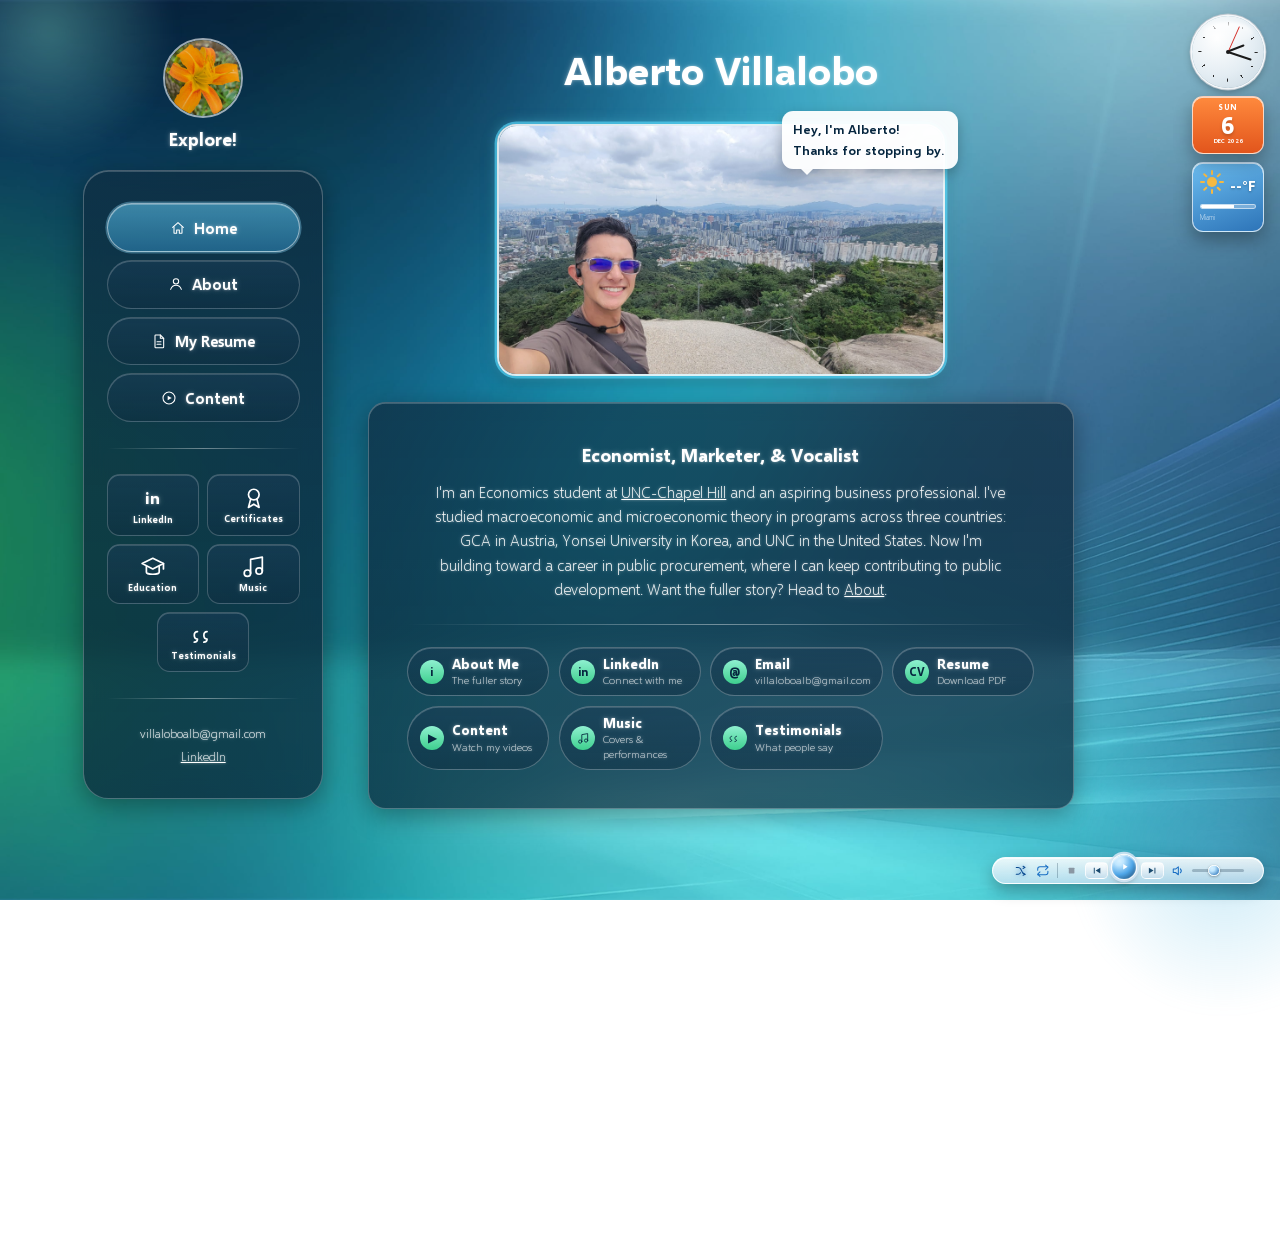
==== commit cbafa56a: "Add site-wide favicon Co-Authored-By: Claude Opus 5.5 <noreply@anthropic.com>" ====
--- a/index.html
+++ b/index.html
@@ -4,6 +4,7 @@
   <meta charset="UTF-8">
   <meta name="viewport" content="width=device-width, initial-scale=1.0">
   <title>Alberto Villalobo | Economist</title>
+  <link rel="icon" href="favicon.ico" sizes="any">
   <link rel="stylesheet" href="style.css">
 </head>
 <body>
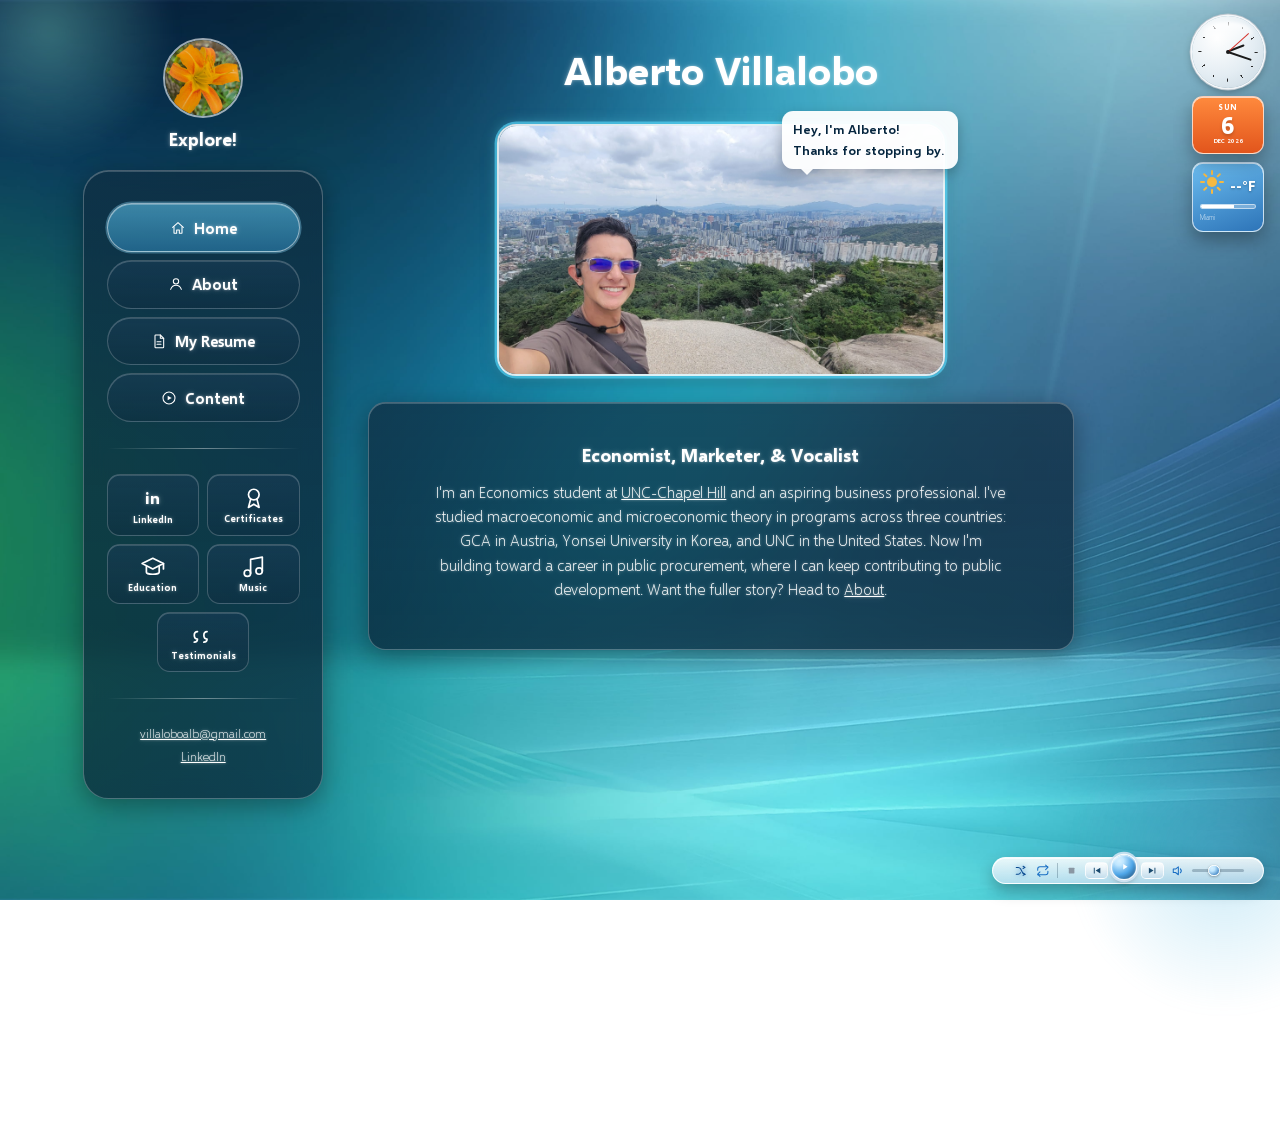
==== commit 3c20c4c7: "Home: remove link cards; nav footer email is a mailto link and shows on mobile Co-Authored-By: Claud" ====
--- a/index.html
+++ b/index.html
@@ -115,7 +115,7 @@
     <div class="divider"></div>
 
     <div class="sidebar-footer">
-      <p>villaloboalb@gmail.com</p>
+      <p><a href="mailto:villaloboalb@gmail.com">villaloboalb@gmail.com</a></p>
       <p><a href="https://www.linkedin.com/in/villaloboalberto" target="_blank">LinkedIn</a></p>
     </div>
   </aside>
@@ -150,49 +150,6 @@
           I'm an Economics student at <a href="https://www.unc.edu" target="_blank">UNC-Chapel Hill</a> and an aspiring business professional. I've studied macroeconomic and microeconomic theory in programs across three countries: GCA in Austria, Yonsei University in Korea, and UNC in the United States. Now I'm building toward a career in public procurement, where I can keep contributing to public development. Want the fuller story? Head to <a href="about.html">About</a>.
         </p>
       </div>
-
-      <div class="divider"></div>
-
-      <nav class="link-grid">
-        <a class="link-card" href="about.html">
-          <span class="link-icon">i</span>
-          <span class="link-text"><strong>About Me</strong><small>The fuller story</small></span>
-        </a>
-        <a class="link-card" href="https://www.linkedin.com/in/villaloboalberto" target="_blank">
-          <span class="link-icon">in</span>
-          <span class="link-text"><strong>LinkedIn</strong><small>Connect with me</small></span>
-        </a>
-        <a class="link-card" href="mailto:villaloboalb@gmail.com">
-          <span class="link-icon">@</span>
-          <span class="link-text"><strong>Email</strong><small>villaloboalb@gmail.com</small></span>
-        </a>
-        <a class="link-card" href="Alberto_Villalobo_Resume.pdf">
-          <span class="link-icon">CV</span>
-          <span class="link-text"><strong>Resume</strong><small>Download PDF</small></span>
-        </a>
-        <a class="link-card" href="content.html">
-          <span class="link-icon">&#9654;</span>
-          <span class="link-text"><strong>Content</strong><small>Watch my videos</small></span>
-        </a>
-        <a class="link-card gallery-link" href="gallery.html">
-          <span class="link-icon">
-            <svg viewBox="0 0 24 24" fill="none" stroke="currentColor" stroke-width="1.6" stroke-linecap="round" stroke-linejoin="round"><rect x="3" y="7" width="14" height="14" rx="2"/><path d="M7 7V5a2 2 0 0 1 2-2h10a2 2 0 0 1 2 2v10a2 2 0 0 1-2 2h-2"/><circle cx="8" cy="12" r="1.5"/><path d="M4 18l3-3 2.5 2.5L13 14l4 4"/></svg>
-          </span>
-          <span class="link-text"><strong>Gallery</strong><small>Photos from Miami, UNC & Korea</small></span>
-        </a>
-        <a class="link-card" href="music.html">
-          <span class="link-icon">
-            <svg viewBox="0 0 24 24" fill="none" stroke="currentColor" stroke-width="1.6" stroke-linecap="round" stroke-linejoin="round"><path d="M9 18V5l11-2v13"/><circle cx="6" cy="18" r="3"/><circle cx="17" cy="16" r="3"/></svg>
-          </span>
-          <span class="link-text"><strong>Music</strong><small>Covers & performances</small></span>
-        </a>
-        <a class="link-card" href="testimonials.html">
-          <span class="link-icon">
-            <svg viewBox="0 0 24 24" fill="none" stroke="currentColor" stroke-width="1.6" stroke-linecap="round" stroke-linejoin="round"><path d="M7 8c-2 0-3 1.5-3 3.5S5 15 7 15c0 2-1 3-3 3"/><path d="M16 8c-2 0-3 1.5-3 3.5s1 3.5 3 3.5c0 2-1 3-3 3"/></svg>
-          </span>
-          <span class="link-text"><strong>Testimonials</strong><small>What people say</small></span>
-        </a>
-      </nav>
     </section>
 
   </div>
--- a/style.css
+++ b/style.css
@@ -310,9 +310,14 @@
     border-radius: 24px;
   }
 
-  .sidebar .divider,
+  .sidebar .divider {
+    display: none;
+  }
+
   .sidebar-footer {
-    display: none;
+    flex-direction: row;
+    justify-content: center;
+    gap: 16px;
   }
 
   /* Main pages: 2x2 pills */
@@ -947,17 +952,6 @@
 .journey-text p {
   margin: 0;
   line-height: 1.5;
-}
-
-@media (max-width: 700px) {
-  .journey-row,
-  .journey-row.reverse {
-    flex-direction: column;
-  }
-
-  .journey-text {
-    text-align: center;
-  }
 }
 
 /* ===== Photo carousel (About section) ===== */
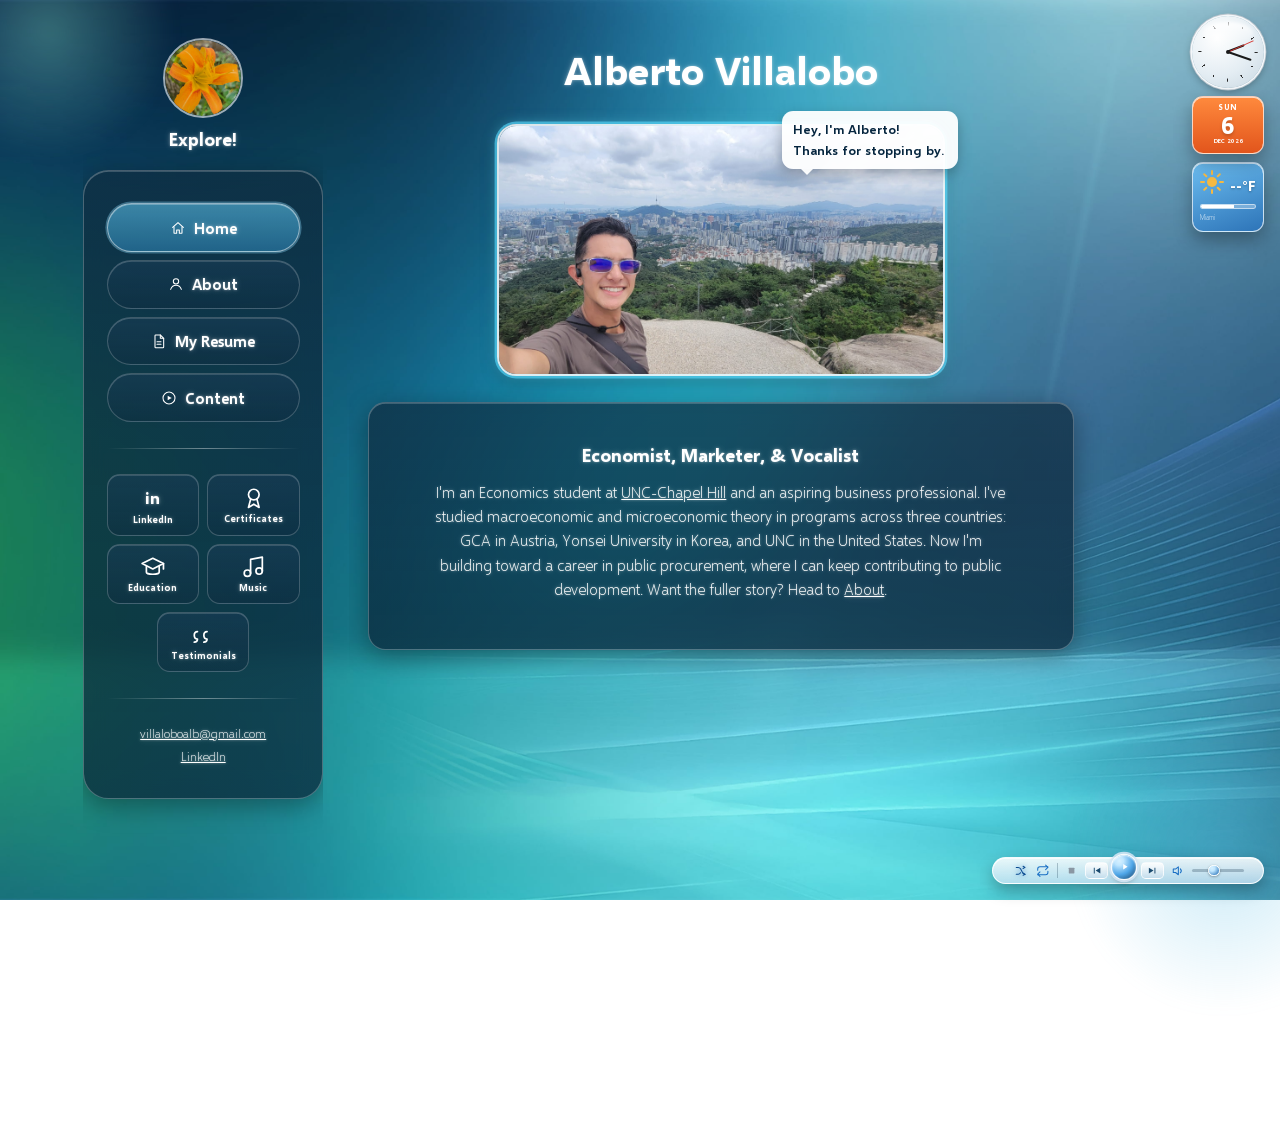
==== commit 8ba1b4eb: "Desktop: fixed page with only the content column scrolling; mobile: nav only at bottom (drop cloned " ====
--- a/index.html
+++ b/index.html
@@ -206,7 +206,6 @@
   </script>
 
   <script src="assets/js/media-player.js"></script>
-  <script src="assets/js/mobile-nav.js"></script>
 
 </body>
 </html>
--- a/style.css
+++ b/style.css
@@ -1546,14 +1546,10 @@
   }
 }
 
-/* ===== Bottom copy of the nav (cloned by assets/js/mobile-nav.js), narrow screens only ===== */
-.sidebar-col.sidebar-col--bottom {
-  display: none;
-}
-
 @media (max-width: 900px) {
-  .sidebar-col.sidebar-col--bottom {
-    display: flex;
+  /* Nav sits below the content on narrow screens */
+  .sidebar-col {
+    order: 2;
     margin-top: 8px;
   }
 
@@ -1577,3 +1573,37 @@
     max-width: 420px;
   }
 }
+
+/* ===== Desktop: page is fixed; only the right-hand content column scrolls ===== */
+@media (min-width: 901px) {
+  html,
+  body {
+    height: 100%;
+    overflow: hidden;
+  }
+
+  .page-shell {
+    position: fixed;
+    inset: 0;
+    margin: 0 auto;
+    align-items: stretch;
+  }
+
+  .sidebar-col {
+    position: static;
+    padding: 48px 0 24px;
+    overflow-y: auto;
+    scrollbar-width: none;
+  }
+
+  .sidebar-col::-webkit-scrollbar {
+    display: none;
+  }
+
+  .main-content {
+    padding-top: 48px;
+    overflow-y: auto;
+    scrollbar-width: thin;
+    scrollbar-color: rgba(255,255,255,0.35) transparent;
+  }
+}
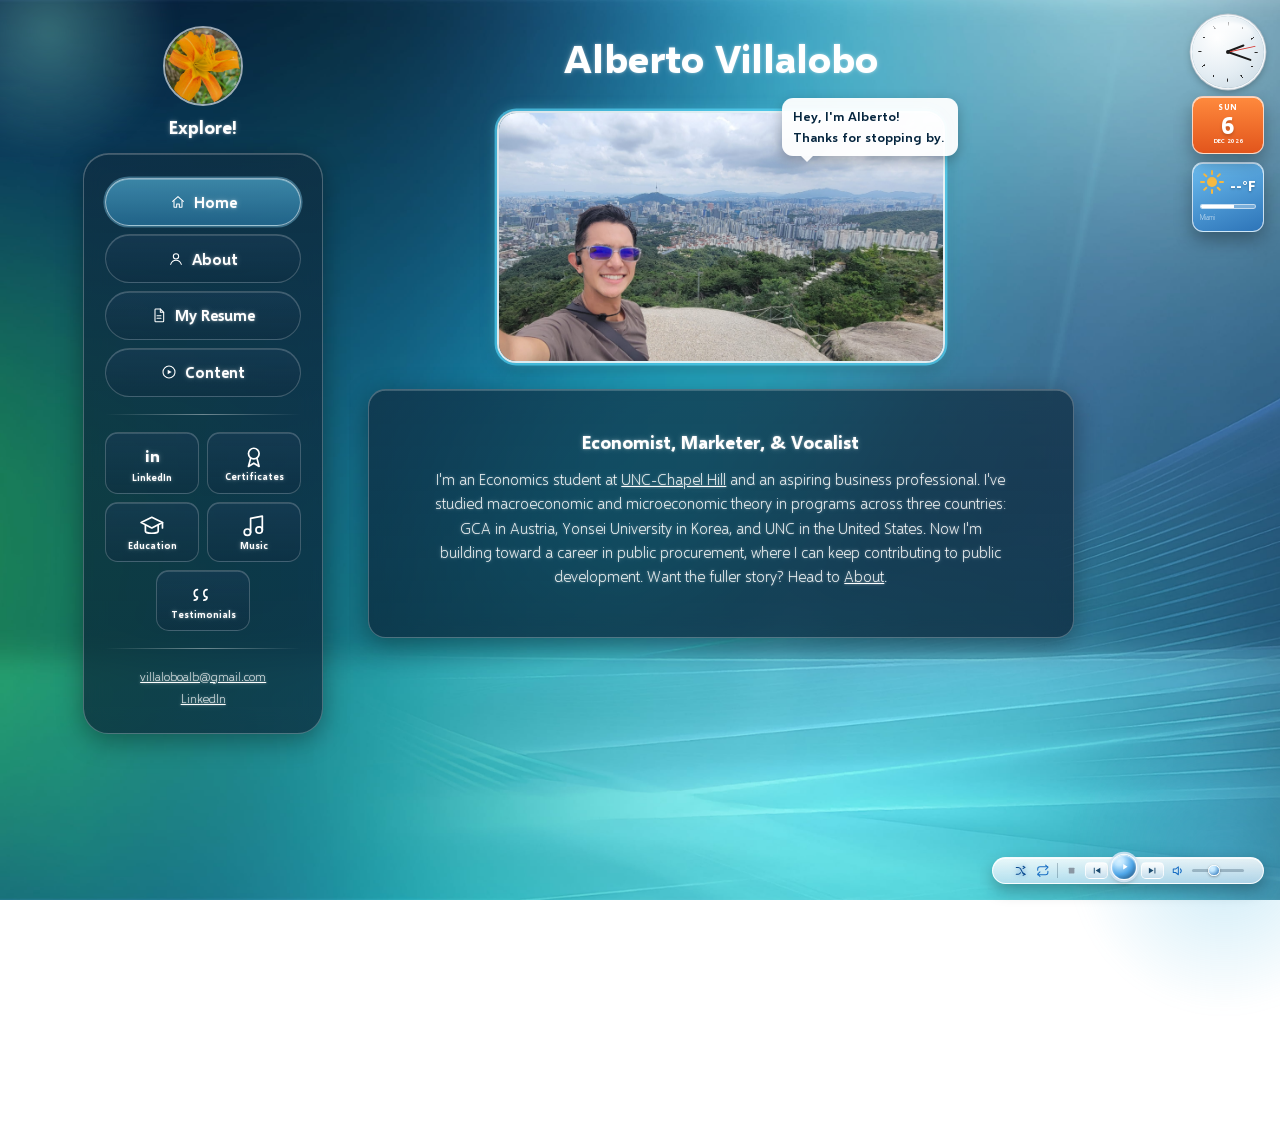
==== commit 2c59dc6c: "Desktop: scale site down to fit short screens so sidebar and home content never clip Co-Authored-By:" ====
--- a/index.html
+++ b/index.html
@@ -121,7 +121,7 @@
   </aside>
   </div>
 
-  <main class="main-content">
+  <main class="main-content fit-screen">
   <div class="wrapper">
 
     <header class="main-title">
@@ -205,6 +205,7 @@
     setInterval(updateWeather, 900000);
   </script>
 
+  <script src="assets/js/fit-scale.js"></script>
   <script src="assets/js/media-player.js"></script>
 
 </body>
--- a/style.css
+++ b/style.css
@@ -1589,15 +1589,20 @@
     align-items: stretch;
   }
 
+  /* Sized to always fit (see assets/js/fit-scale.js), so no scrolling here */
   .sidebar-col {
     position: static;
-    padding: 48px 0 24px;
-    overflow-y: auto;
-    scrollbar-width: none;
-  }
-
-  .sidebar-col::-webkit-scrollbar {
-    display: none;
+    padding: 32px 0 16px;
+    gap: 14px;
+  }
+
+  .sidebar {
+    gap: 22px;
+    padding: 30px 26px;
+  }
+
+  .fit-screen .wrapper {
+    padding-bottom: 72px;
   }
 
   .main-content {
@@ -1606,4 +1611,8 @@
     scrollbar-width: thin;
     scrollbar-color: rgba(255,255,255,0.35) transparent;
   }
-}
+
+  .main-content.fit-screen {
+    padding-top: 32px;
+  }
+}
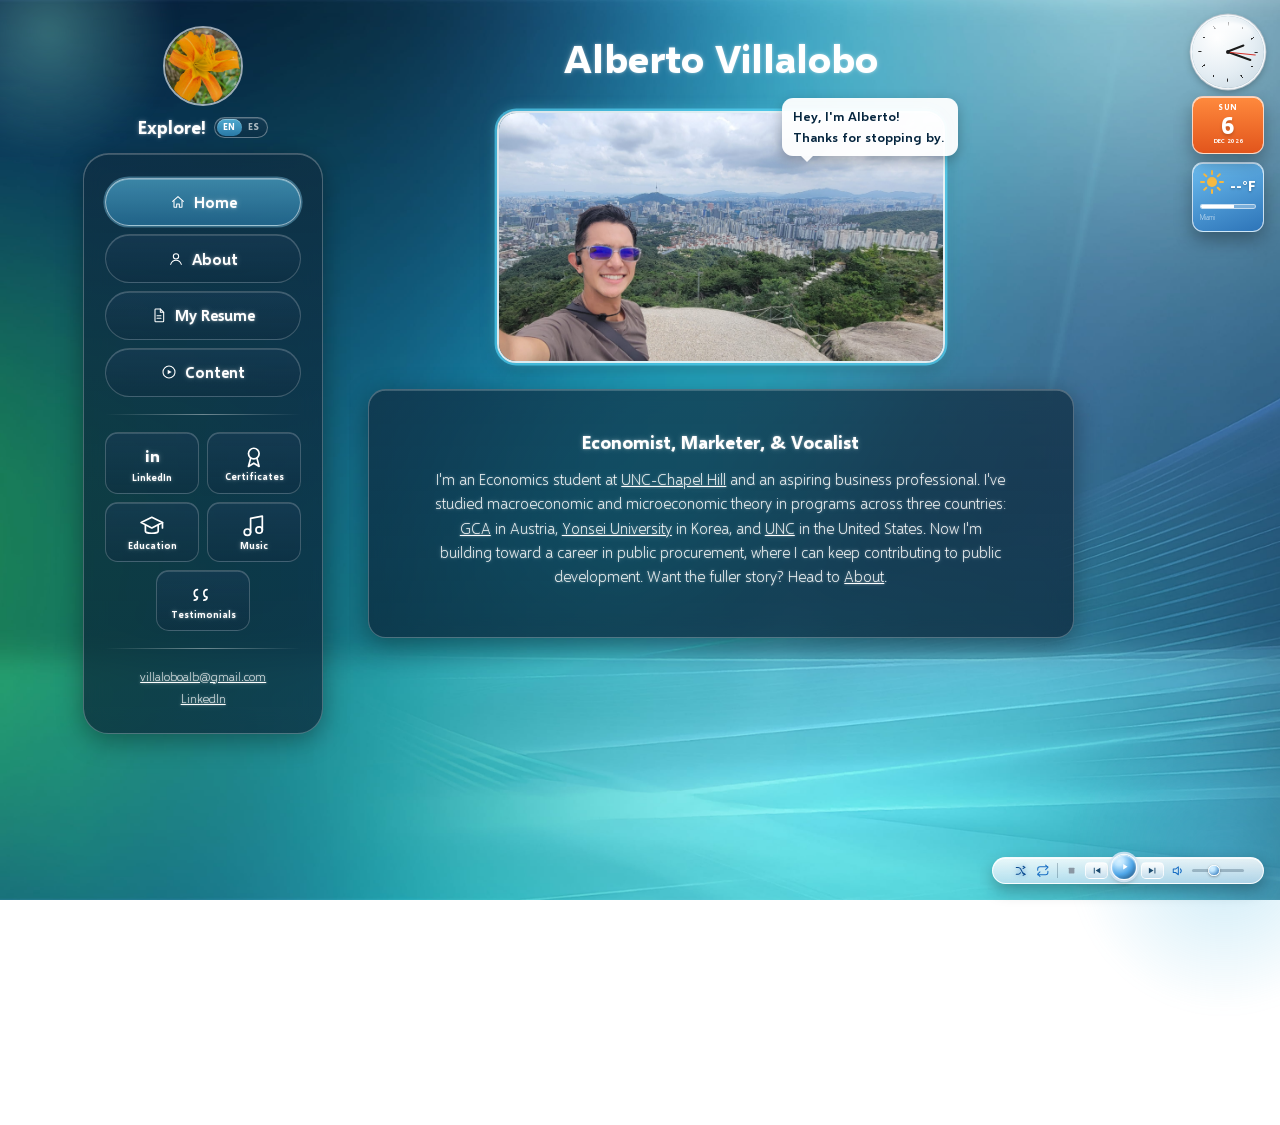
==== commit 5fe8d287: "Add EN/ES language toggle (Latin American Spanish), institution/org links, Honors College link, Inte" ====
--- a/index.html
+++ b/index.html
@@ -72,15 +72,15 @@
   <div class="sidebar-col">
   <div class="sidebar-brand">
     <img class="sidebar-avatar" src="assets/photo-flower.jpg" alt="Alberto Villalobo">
-    <span>Explore!</span>
+    <div class="brand-row"><span data-i18n="brand.explore">Explore!</span><button class="lang-toggle" type="button" title="English / Español" aria-label="Switch language: English / Español"><span data-lang="en">EN</span><span data-lang="es">ES</span></button></div>
   </div>
 
   <aside class="sidebar glass">
     <ul class="sidebar-nav">
-      <li><a href="index.html" class="active"><svg viewBox="0 0 24 24" fill="none" stroke="currentColor" stroke-width="1.6" stroke-linecap="round" stroke-linejoin="round"><path d="M4 11 12 4l8 7"/><path d="M6 10v9a1 1 0 0 0 1 1h3v-5h4v5h3a1 1 0 0 0 1-1v-9"/></svg>Home</a></li>
-      <li><a href="about.html"><svg viewBox="0 0 24 24" fill="none" stroke="currentColor" stroke-width="1.6" stroke-linecap="round" stroke-linejoin="round"><circle cx="12" cy="8" r="4"/><path d="M4 20c1.5-4 5-6 8-6s6.5 2 8 6"/></svg>About</a></li>
-      <li><a href="Alberto_Villalobo_Resume.pdf"><svg viewBox="0 0 24 24" fill="none" stroke="currentColor" stroke-width="1.6" stroke-linecap="round" stroke-linejoin="round"><path d="M7 3h7l5 5v13a1 1 0 0 1-1 1H7a1 1 0 0 1-1-1V4a1 1 0 0 1 1-1Z"/><path d="M14 3v5h5"/><path d="M9 13h6M9 17h6"/></svg>My Resume</a></li>
-      <li><a href="content.html"><svg viewBox="0 0 24 24" fill="none" stroke="currentColor" stroke-width="1.6" stroke-linecap="round" stroke-linejoin="round"><circle cx="12" cy="12" r="9"/><path d="M10 8.5v7l6-3.5-6-3.5Z" fill="currentColor" stroke="none"/></svg>Content</a></li>
+      <li><a href="index.html" class="active"><svg viewBox="0 0 24 24" fill="none" stroke="currentColor" stroke-width="1.6" stroke-linecap="round" stroke-linejoin="round"><path d="M4 11 12 4l8 7"/><path d="M6 10v9a1 1 0 0 0 1 1h3v-5h4v5h3a1 1 0 0 0 1-1v-9"/></svg><span data-i18n="nav.home">Home</span></a></li>
+      <li><a href="about.html"><svg viewBox="0 0 24 24" fill="none" stroke="currentColor" stroke-width="1.6" stroke-linecap="round" stroke-linejoin="round"><circle cx="12" cy="8" r="4"/><path d="M4 20c1.5-4 5-6 8-6s6.5 2 8 6"/></svg><span data-i18n="nav.about">About</span></a></li>
+      <li><a href="Alberto_Villalobo_Resume.pdf"><svg viewBox="0 0 24 24" fill="none" stroke="currentColor" stroke-width="1.6" stroke-linecap="round" stroke-linejoin="round"><path d="M7 3h7l5 5v13a1 1 0 0 1-1 1H7a1 1 0 0 1-1-1V4a1 1 0 0 1 1-1Z"/><path d="M14 3v5h5"/><path d="M9 13h6M9 17h6"/></svg><span data-i18n="nav.resume">My Resume</span></a></li>
+      <li><a href="content.html"><svg viewBox="0 0 24 24" fill="none" stroke="currentColor" stroke-width="1.6" stroke-linecap="round" stroke-linejoin="round"><circle cx="12" cy="12" r="9"/><path d="M10 8.5v7l6-3.5-6-3.5Z" fill="currentColor" stroke="none"/></svg><span data-i18n="nav.content">Content</span></a></li>
     </ul>
 
     <div class="divider"></div>
@@ -88,27 +88,27 @@
     <div class="utility-grid">
       <a class="utility-tile" href="https://www.linkedin.com/in/villaloboalberto" target="_blank" title="LinkedIn">
         <span class="li-mark">in</span>
-        <span class="tile-label">LinkedIn</span>
+        <span class="tile-label" data-i18n="tile.linkedin">LinkedIn</span>
       </a>
       <a class="utility-tile" href="certificates.html" title="Certificates">
         <svg viewBox="0 0 24 24" fill="none" stroke="currentColor" stroke-width="1.6" stroke-linecap="round" stroke-linejoin="round"><circle cx="12" cy="9" r="5"/><path d="M9 13.5 7 21l5-3 5 3-2-7.5"/></svg>
-        <span class="tile-label">Certificates</span>
+        <span class="tile-label" data-i18n="tile.certificates">Certificates</span>
       </a>
       <a class="utility-tile" href="education.html" title="Education">
         <svg viewBox="0 0 24 24" fill="none" stroke="currentColor" stroke-width="1.6" stroke-linecap="round" stroke-linejoin="round"><path d="M12 4 2 9l10 5 10-5-10-5Z"/><path d="M6 11.5V17c0 1 2.5 2 6 2s6-1 6-2v-5.5"/><path d="M22 9v5"/></svg>
-        <span class="tile-label">Education</span>
+        <span class="tile-label" data-i18n="tile.education">Education</span>
       </a>
       <a class="utility-tile gallery-link" href="gallery.html" title="Gallery">
         <svg viewBox="0 0 24 24" fill="none" stroke="currentColor" stroke-width="1.6" stroke-linecap="round" stroke-linejoin="round"><rect x="3" y="4" width="18" height="16" rx="2"/><circle cx="8.5" cy="9.5" r="1.5"/><path d="M21 16l-5-5-4 4-3-3-6 6"/></svg>
-        <span class="tile-label">Gallery</span>
+        <span class="tile-label" data-i18n="tile.gallery">Gallery</span>
       </a>
       <a class="utility-tile" href="music.html" title="Music">
         <svg viewBox="0 0 24 24" fill="none" stroke="currentColor" stroke-width="1.6" stroke-linecap="round" stroke-linejoin="round"><path d="M9 18V5l11-2v13"/><circle cx="6" cy="18" r="3"/><circle cx="17" cy="16" r="3"/></svg>
-        <span class="tile-label">Music</span>
+        <span class="tile-label" data-i18n="tile.music">Music</span>
       </a>
       <a class="utility-tile" href="testimonials.html" title="Testimonials">
         <svg viewBox="0 0 24 24" fill="none" stroke="currentColor" stroke-width="1.6" stroke-linecap="round" stroke-linejoin="round"><path d="M7 8c-2 0-3 1.5-3 3.5S5 15 7 15c0 2-1 3-3 3"/><path d="M16 8c-2 0-3 1.5-3 3.5s1 3.5 3 3.5c0 2-1 3-3 3"/></svg>
-        <span class="tile-label">Testimonials</span>
+        <span class="tile-label" data-i18n="tile.testimonials">Testimonials</span>
       </a>
     </div>
 
@@ -131,7 +131,7 @@
     <div class="mascot-row">
       <figure class="mascot-image-container">
         <div class="speech-bubble-container">
-          <div class="speech-bubble">Hey, I'm Alberto! Thanks for stopping by.</div>
+          <div class="speech-bubble" data-i18n="home.bubble">Hey, I'm Alberto! Thanks for stopping by.</div>
         </div>
         <div class="photo-carousel">
           <img class="carousel-slide active" src="assets/photo-seoul-view.jpg" alt="Alberto overlooking Seoul">
@@ -145,9 +145,9 @@
 
     <section class="panel glass main-box">
       <div class="main-text">
-        <p><span class="welcome-span">Economist, Marketer, &amp; Vocalist</span></p>
-        <p>
-          I'm an Economics student at <a href="https://www.unc.edu" target="_blank">UNC-Chapel Hill</a> and an aspiring business professional. I've studied macroeconomic and microeconomic theory in programs across three countries: GCA in Austria, Yonsei University in Korea, and UNC in the United States. Now I'm building toward a career in public procurement, where I can keep contributing to public development. Want the fuller story? Head to <a href="about.html">About</a>.
+        <p><span class="welcome-span" data-i18n="home.headline">Economist, Marketer, &amp; Vocalist</span></p>
+        <p data-i18n="home.intro">
+          I'm an Economics student at <a href="https://www.unc.edu" target="_blank">UNC-Chapel Hill</a> and an aspiring business professional. I've studied macroeconomic and microeconomic theory in programs across three countries: <a href="https://globalcitizenshipalliance.org" target="_blank">GCA</a> in Austria, <a href="https://www.yonsei.ac.kr" target="_blank">Yonsei University</a> in Korea, and <a href="https://www.unc.edu" target="_blank">UNC</a> in the United States. Now I'm building toward a career in public procurement, where I can keep contributing to public development. Want the fuller story? Head to <a href="about.html">About</a>.
         </p>
       </div>
     </section>
@@ -205,6 +205,7 @@
     setInterval(updateWeather, 900000);
   </script>
 
+  <script src="assets/js/i18n.js"></script>
   <script src="assets/js/fit-scale.js"></script>
   <script src="assets/js/media-player.js"></script>
 
--- a/style.css
+++ b/style.css
@@ -120,8 +120,6 @@
 .sidebar-col {
   flex: 0 0 300px;
   width: 300px;
-  position: sticky;
-  top: 48px;
   display: flex;
   flex-direction: column;
   gap: 20px;
@@ -1000,7 +998,7 @@
   margin-bottom: 12px;
 }
 
-/* ===== Main box (title / mascot+text / link-grid) ===== */
+/* ===== Main box (title / mascot+text) ===== */
 .main-title {
   text-align: center;
   margin-bottom: 28px;
@@ -1473,86 +1471,13 @@
   opacity: 0.85;
 }
 
-/* ===== Link card grid ===== */
-.link-grid {
-  display: grid;
-  grid-template-columns: repeat(4, 1fr);
-  gap: 12px;
-  margin-top: 24px;
-}
-
-.link-card {
-  display: flex;
-  align-items: center;
-  gap: 10px;
-  padding: 10px 14px;
-  border-radius: 999px;
-  text-decoration: none;
-  background: linear-gradient(180deg, rgba(25,60,85,0.55) 0%, rgba(15,45,65,0.5) 100%);
-  border: 1px solid rgba(255,255,255,0.25);
-  box-shadow: inset 0 1px 0 rgba(255,255,255,0.2);
-}
-
-.link-card:hover {
-  background: linear-gradient(180deg, rgba(35,75,100,0.65) 0%, rgba(20,55,80,0.6) 100%);
-}
-
-.link-icon {
-  flex: 0 0 auto;
-  width: 30px;
-  height: 30px;
-  border-radius: 50%;
-  display: flex;
-  align-items: center;
-  justify-content: center;
-  font-weight: 700;
-  font-size: 0.75rem;
-  background: linear-gradient(180deg, #8ff0d0 0%, #3ecf8e 100%);
-  color: #06263f;
-  text-shadow: none;
-}
-
-.link-icon svg {
-  width: 16px;
-  height: 16px;
-}
-
-.link-text {
-  display: flex;
-  flex-direction: column;
-  min-width: 0;
-  text-align: left;
-  line-height: 1.3;
-  overflow-wrap: break-word;
-}
-
-.link-text strong {
-  font-size: 0.88rem;
-}
-
-.link-text small {
-  font-size: 0.72rem;
-  opacity: 0.85;
-}
-
-/* Must come after the base .link-grid rule to take effect */
 @media (max-width: 700px) {
-  .link-grid {
-    grid-template-columns: repeat(2, minmax(0, 1fr));
-  }
-
   section.panel.main-box {
     padding: 32px 20px;
   }
 }
 
 @media (max-width: 900px) {
-  /* Nav sits below the content on narrow screens */
-  .sidebar-col {
-    order: 2;
-    margin-top: 8px;
-  }
-
   /* About journey: stack each row and show photos full width */
   .journey-row,
   .journey-row.reverse {
@@ -1616,3 +1541,41 @@
     padding-top: 32px;
   }
 }
+
+/* ===== Language toggle (EN / ES, next to the name; see assets/js/i18n.js) ===== */
+.brand-row {
+  display: flex;
+  align-items: center;
+  gap: 10px;
+}
+
+.lang-toggle {
+  display: inline-flex;
+  padding: 2px;
+  border-radius: 999px;
+  border: 1px solid rgba(255,255,255,0.35);
+  background: linear-gradient(180deg, rgba(25,60,85,0.6) 0%, rgba(15,45,65,0.5) 100%);
+  box-shadow: inset 0 1px 0 rgba(255,255,255,0.2);
+  font: inherit;
+  cursor: pointer;
+}
+
+.lang-toggle span {
+  padding: 1px 8px;
+  border-radius: 999px;
+  font-size: 0.6rem;
+  font-weight: 700;
+  color: #ffffff;
+  opacity: 0.65;
+}
+
+html:not([lang="es"]) .lang-toggle [data-lang="en"],
+html[lang="es"] .lang-toggle [data-lang="es"] {
+  opacity: 1;
+  background: linear-gradient(180deg, rgba(90,190,230,0.85) 0%, rgba(50,140,190,0.8) 100%);
+  box-shadow: inset 0 1px 0 rgba(255,255,255,0.4);
+}
+
+.lang-toggle:hover span {
+  opacity: 1;
+}
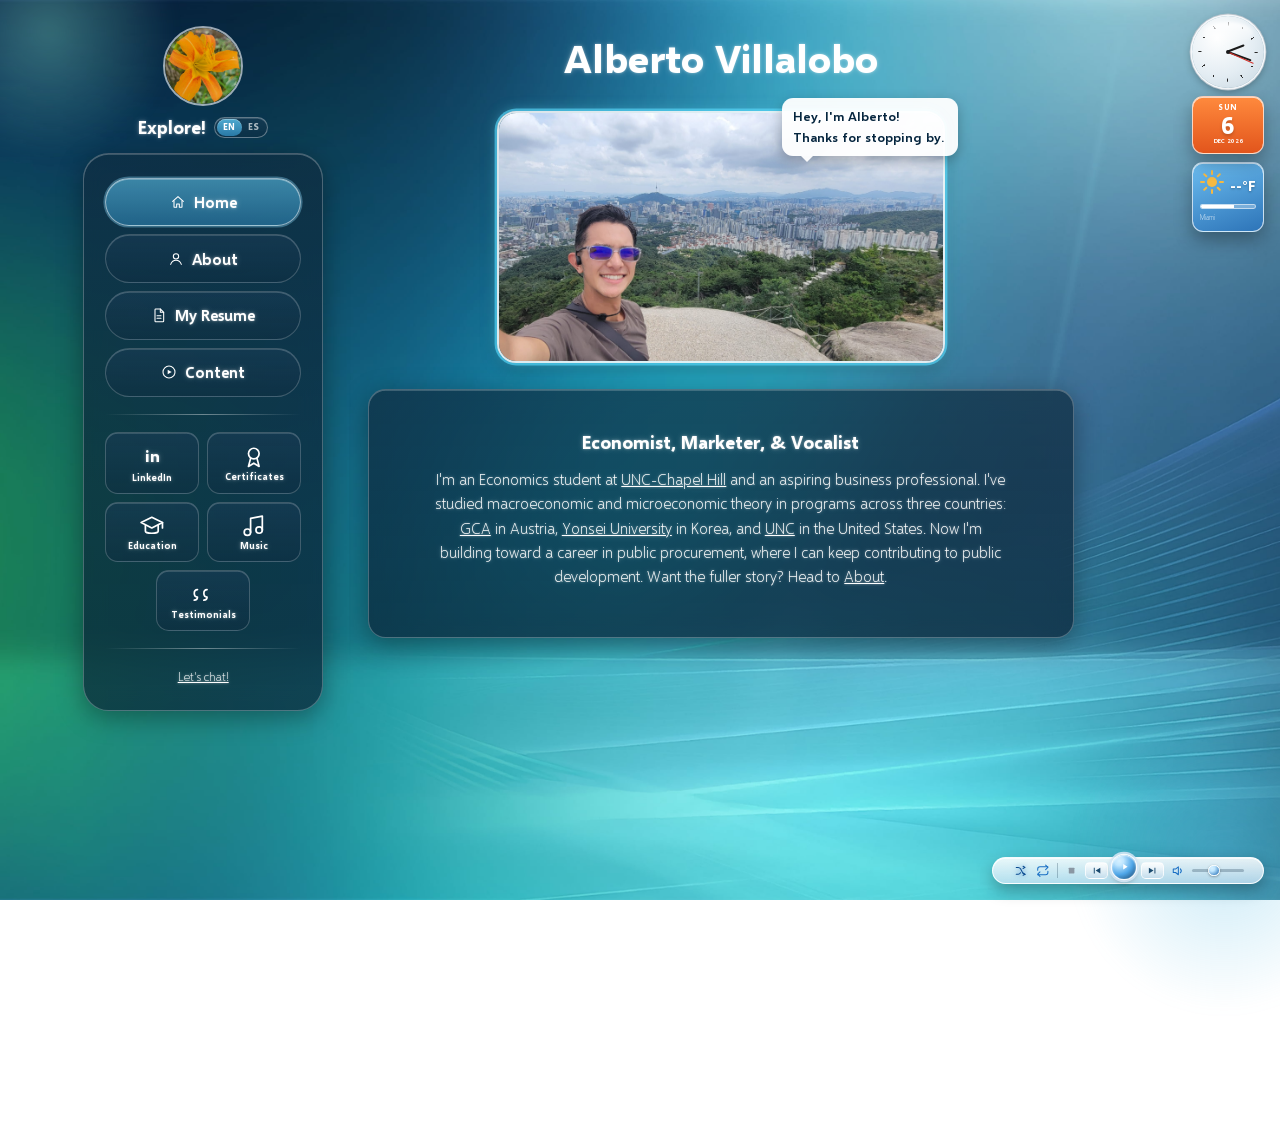
==== commit 925d305d: "Simplify sidebar contact links and trim About carousel - Replace the email address and duplicate Lin" ====
--- a/index.html
+++ b/index.html
@@ -115,8 +115,7 @@
     <div class="divider"></div>
 
     <div class="sidebar-footer">
-      <p><a href="mailto:villaloboalb@gmail.com">villaloboalb@gmail.com</a></p>
-      <p><a href="https://www.linkedin.com/in/villaloboalberto" target="_blank">LinkedIn</a></p>
+      <p><a href="mailto:villaloboalb@gmail.com" data-i18n="footer.chat">Let's chat!</a></p>
     </div>
   </aside>
   </div>
@@ -206,6 +205,7 @@
   </script>
 
   <script src="assets/js/i18n.js"></script>
+  <script src="assets/js/links.js"></script>
   <script src="assets/js/fit-scale.js"></script>
   <script src="assets/js/media-player.js"></script>
 
--- a/style.css
+++ b/style.css
@@ -68,6 +68,8 @@
 }
 
 a { color: inherit; }
+/* links.js removes the email link's href, which drops the default link underline; restore it */
+:where(a[data-href]) { cursor: pointer; text-decoration: underline; }
 
 /* ===== Glass panel base ===== */
 .glass {
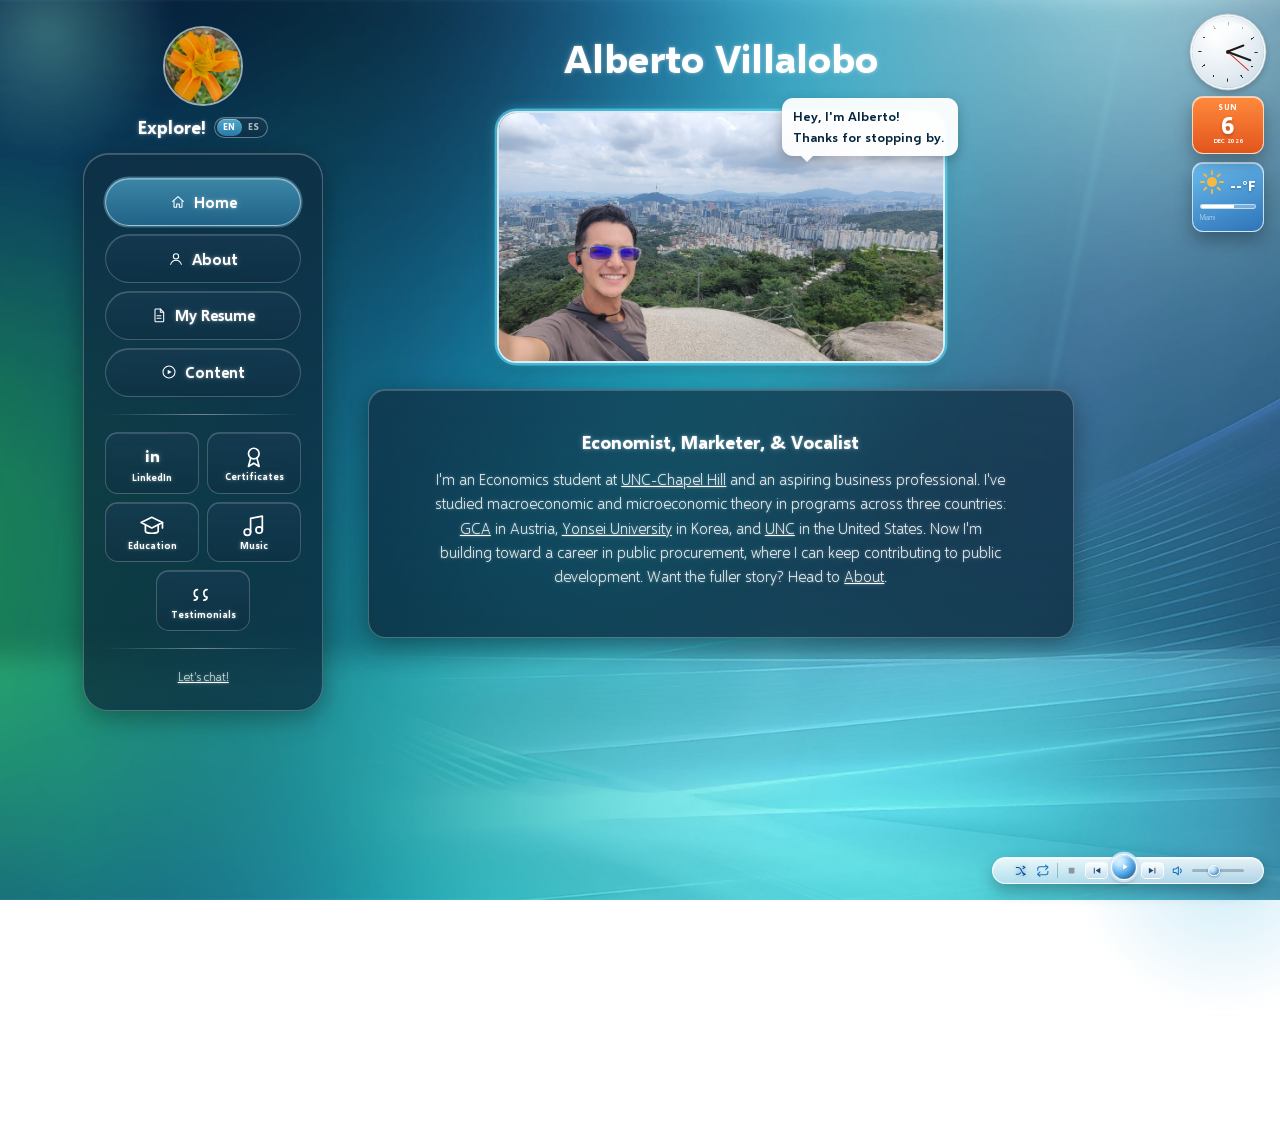
==== commit 2a7d32ed: "Add search and link-preview description to home page Co-Authored-By: Claude Opus 5.5 <noreply@anthro" ====
--- a/index.html
+++ b/index.html
@@ -4,6 +4,9 @@
   <meta charset="UTF-8">
   <meta name="viewport" content="width=device-width, initial-scale=1.0">
   <title>Alberto Villalobo | Economist</title>
+  <meta name="description" content="Hey, I'm Alberto! Economist, marketer, and vocalist studying Economics at UNC-Chapel Hill, with study in Austria and Korea, building toward a career in public procurement.">
+  <meta property="og:title" content="Alberto Villalobo | Economist">
+  <meta property="og:description" content="Hey, I'm Alberto! Economist, marketer, and vocalist studying Economics at UNC-Chapel Hill, with study in Austria and Korea, building toward a career in public procurement.">
   <link rel="icon" href="favicon.ico" sizes="any">
   <link rel="stylesheet" href="style.css">
 </head>
